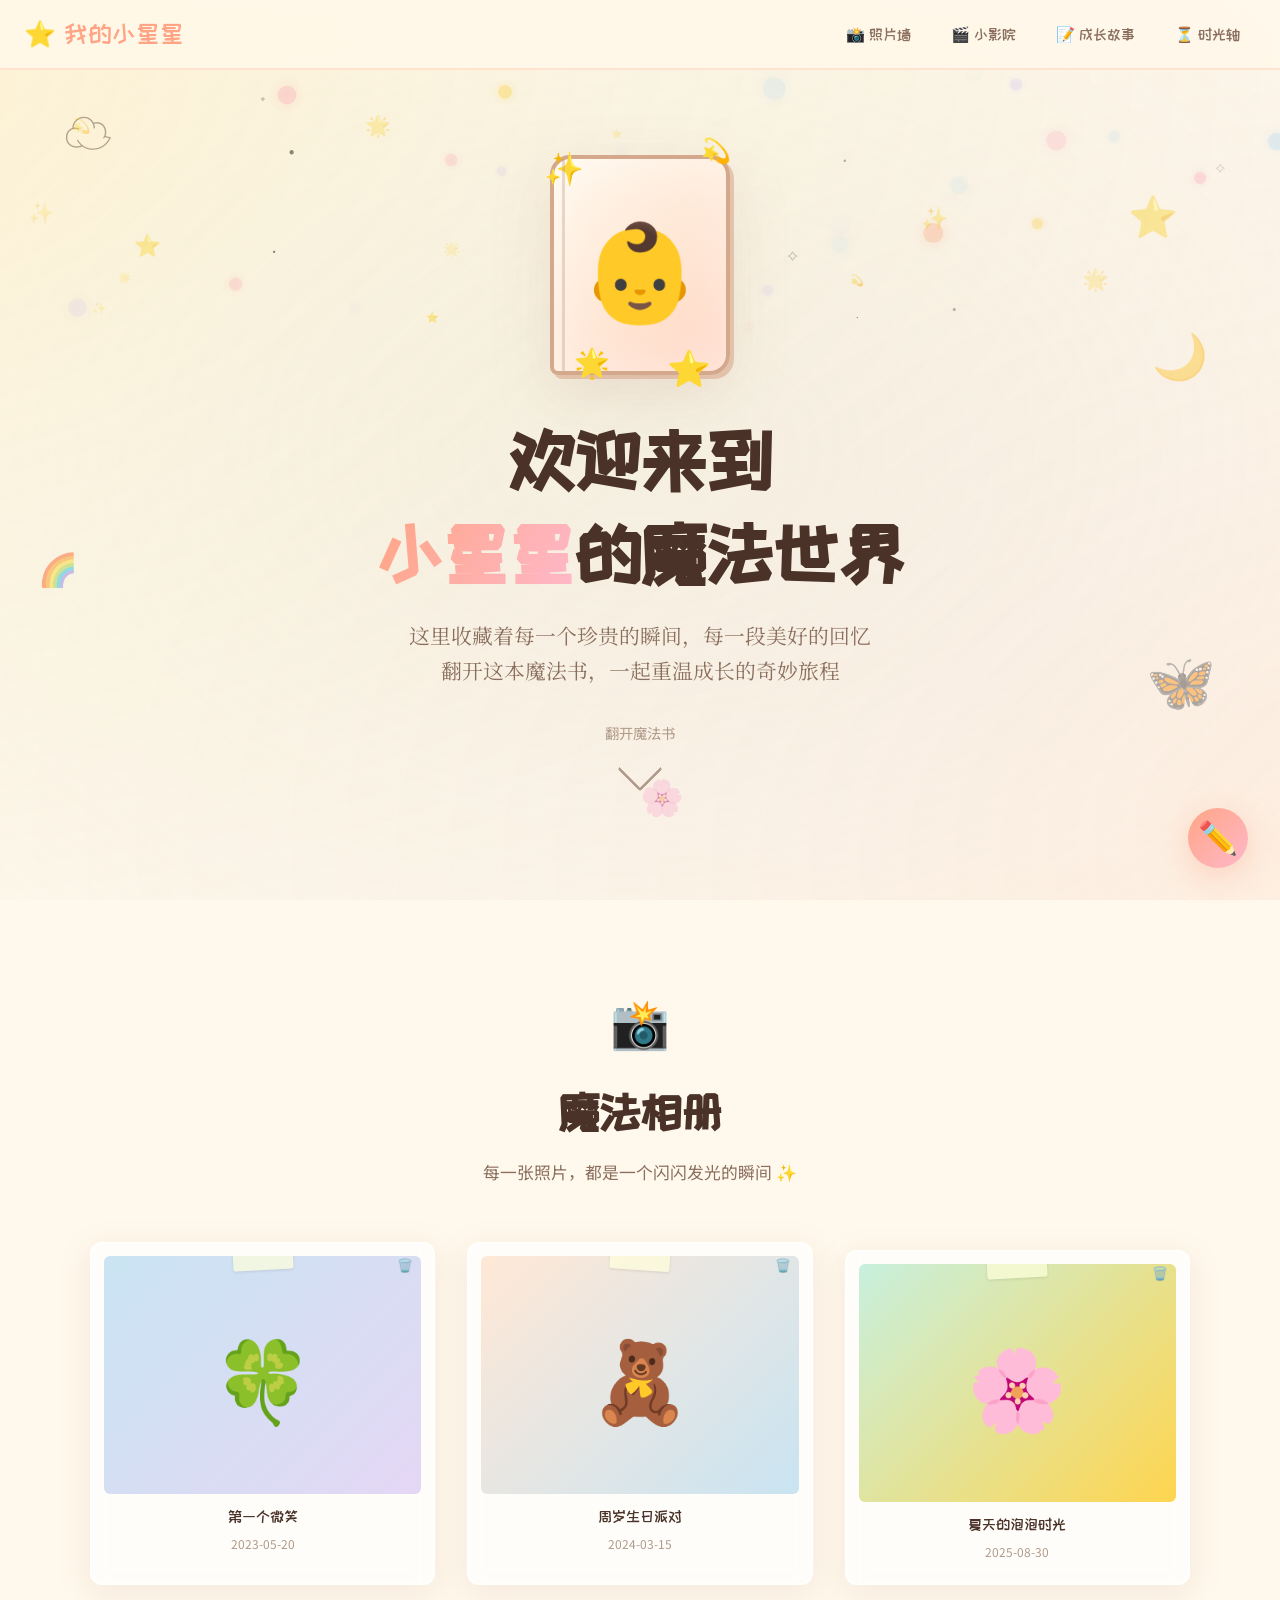
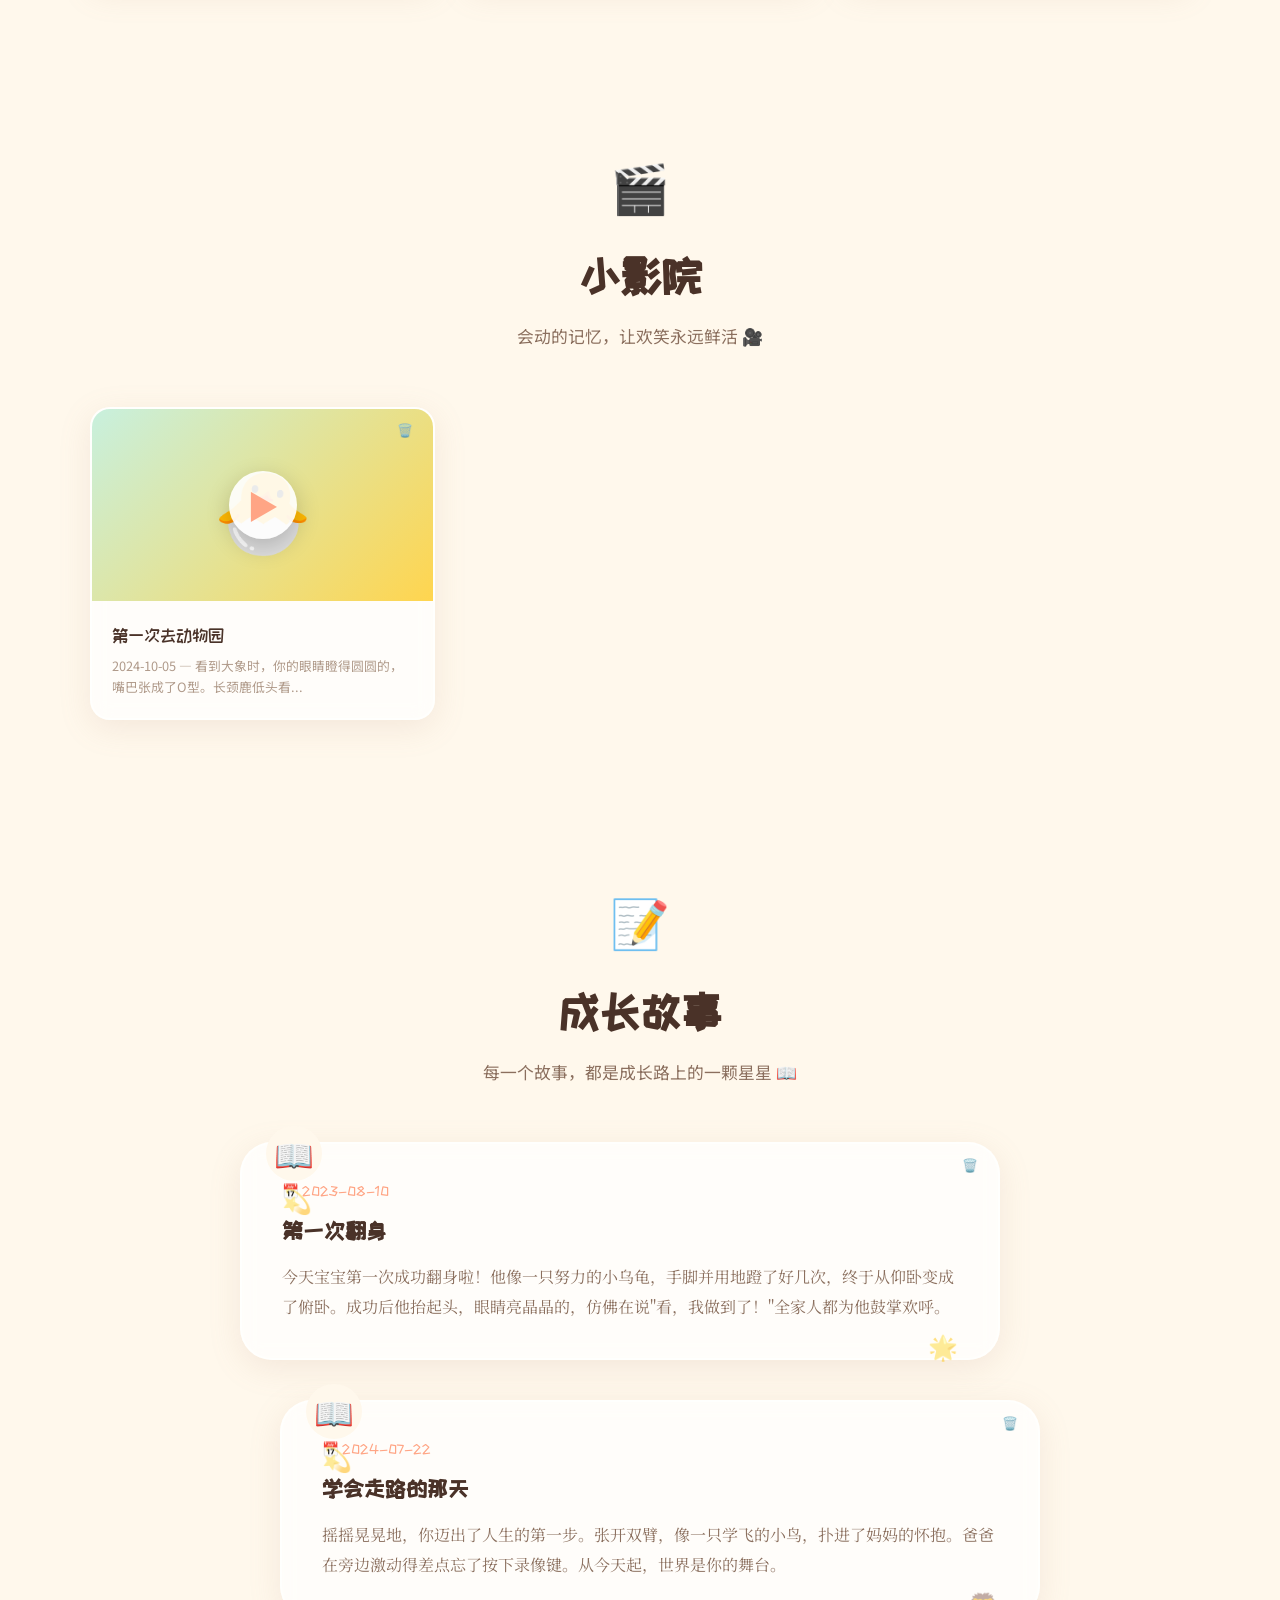
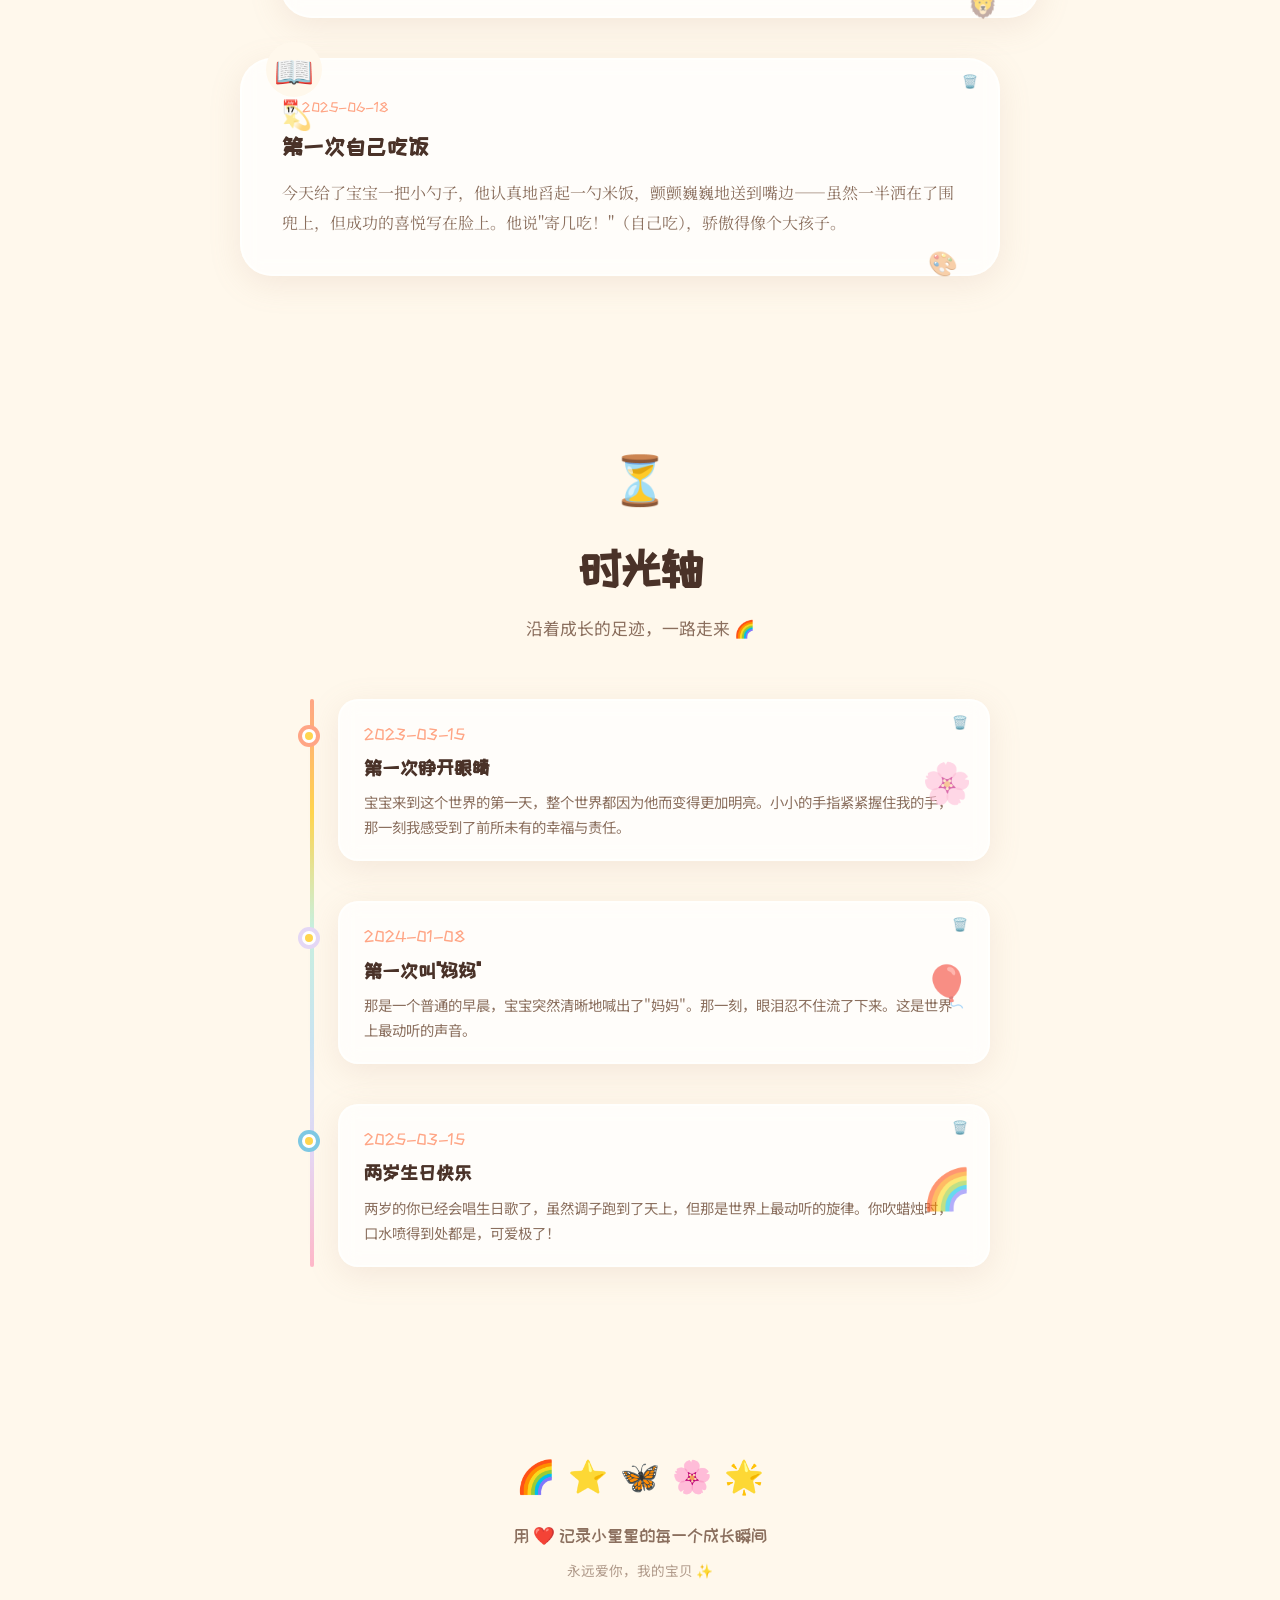
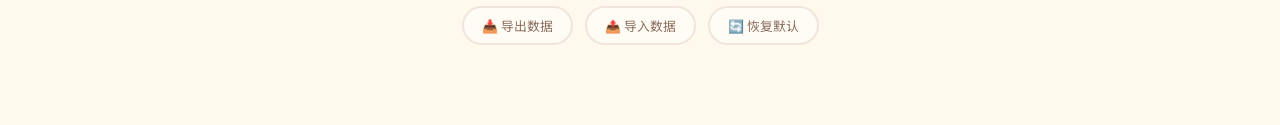
==== docs/index.html @ d120b5d0 "✨ Add magical child growth website with GitHub Pages support - Beautiful storybook-themed single-pag" ====
<!DOCTYPE html>
<html lang="zh-CN">
<head>
<meta charset="UTF-8">
<meta name="viewport" content="width=device-width, initial-scale=1.0">
<title>🌟 小星星的魔法世界</title>
<meta name="description" content="专属于小星星的成长魔法书，珍藏每一个闪闪发光的瞬间">
<link href="https://fonts.googleapis.com/css2?family=ZCOOL+KuaiLe&family=Noto+Serif+SC:wght@400;600;700&family=Noto+Sans+SC:wght@300;400;500;700&display=swap" rel="stylesheet">
<style>
/* ============================================
   🌈 CSS VARIABLES — 魔法调色盘
   ============================================ */
:root {
  --cream: #FFF8EC;
  --peach: #FFE8D6;
  --sky: #C9E4F2;
  --lavender: #E4D7F5;
  --mint: #C8F0DE;
  --coral: #FFA585;
  --golden: #FFD54F;
  --rose: #FFB8C9;
  --teal: #7EC8E3;
  --warm-brown: #C49A6C;
  --text: #4A3228;
  --text-light: #8B6F5E;
  --text-lighter: #B09A8A;
  --card-bg: rgba(255,255,255,0.75);
  --card-shadow: 0 8px 32px rgba(180,140,120,0.15);
  --radius-sm: 12px;
  --radius-md: 20px;
  --radius-lg: 32px;
  --font-display: 'ZCOOL KuaiLe', cursive;
  --font-body: 'Noto Sans SC', sans-serif;
  --font-story: 'Noto Serif SC', serif;
}

*,*::before,*::after{box-sizing:border-box;margin:0;padding:0}

html {
  scroll-behavior: smooth;
  font-size: 16px;
}

body {
  font-family: var(--font-body);
  color: var(--text);
  background: var(--cream);
  overflow-x: hidden;
  line-height: 1.7;
}

/* ============================================
   ✨ MAGICAL CANVAS BACKGROUND
   ============================================ */
#magic-canvas {
  position: fixed;
  top: 0; left: 0;
  width: 100%; height: 100%;
  pointer-events: none;
  z-index: 0;
}

/* ============================================
   🌙 FLOATING DECORATIONS
   ============================================ */
.floating-decor {
  position: fixed;
  pointer-events: none;
  z-index: 0;
  opacity: 0.5;
  animation: floatAround 20s ease-in-out infinite;
}
.floating-decor:nth-child(1) { top: 10%; left: 5%; font-size: 3rem; animation-delay: 0s; animation-duration: 22s; }
.floating-decor:nth-child(2) { top: 20%; right: 8%; font-size: 2.5rem; animation-delay: -5s; animation-duration: 18s; }
.floating-decor:nth-child(3) { top: 60%; left: 3%; font-size: 2rem; animation-delay: -10s; animation-duration: 25s; }
.floating-decor:nth-child(4) { top: 70%; right: 5%; font-size: 3.5rem; animation-delay: -15s; animation-duration: 20s; }
.floating-decor:nth-child(5) { top: 35%; left: 90%; font-size: 2.8rem; animation-delay: -7s; animation-duration: 23s; }
.floating-decor:nth-child(6) { top: 85%; left: 50%; font-size: 2.2rem; animation-delay: -12s; animation-duration: 21s; }

@keyframes floatAround {
  0%, 100% { transform: translate(0, 0) rotate(0deg) scale(1); }
  25% { transform: translate(30px, -40px) rotate(5deg) scale(1.1); }
  50% { transform: translate(-20px, -15px) rotate(-3deg) scale(0.95); }
  75% { transform: translate(-35px, 25px) rotate(4deg) scale(1.05); }
}

/* ============================================
   🧭 NAVIGATION — 魔法导航
   ============================================ */
.magic-nav {
  position: fixed;
  top: 0; left: 0; right: 0;
  z-index: 1000;
  padding: 12px 24px;
  background: rgba(255,248,236,0.85);
  backdrop-filter: blur(20px) saturate(1.5);
  -webkit-backdrop-filter: blur(20px) saturate(1.5);
  border-bottom: 2px solid rgba(255,180,150,0.3);
  transition: all 0.4s ease;
  display: flex;
  align-items: center;
  justify-content: space-between;
}
.magic-nav.scrolled {
  padding: 8px 24px;
  box-shadow: 0 4px 24px rgba(180,140,120,0.12);
  background: rgba(255,248,236,0.92);
}
.nav-brand {
  font-family: var(--font-display);
  font-size: 1.6rem;
  color: var(--coral);
  display: flex;
  align-items: center;
  gap: 8px;
  text-decoration: none;
  transition: transform 0.3s ease;
}
.nav-brand:hover { transform: scale(1.05); }
.nav-brand .star-icon {
  display: inline-block;
  animation: twinkle 1.5s ease-in-out infinite;
}
.nav-links {
  display: flex;
  gap: 8px;
  list-style: none;
  flex-wrap: wrap;
  justify-content: center;
}
.nav-links a {
  font-family: var(--font-display);
  font-size: 0.95rem;
  color: var(--text-light);
  text-decoration: none;
  padding: 8px 16px;
  border-radius: 999px;
  transition: all 0.3s ease;
  white-space: nowrap;
}
.nav-links a:hover,
.nav-links a.active {
  color: var(--coral);
  background: rgba(255,165,133,0.12);
}
.nav-links a::after {
  content: '';
  position: absolute;
  bottom: 2px; left: 50%;
  transform: translateX(-50%) scaleX(0);
  width: 20px; height: 3px;
  background: var(--golden);
  border-radius: 3px;
  transition: transform 0.3s ease;
}
.nav-links a:hover::after,
.nav-links a.active::after { transform: translateX(-50%) scaleX(1); }
.nav-toggle {
  display: none;
  background: none;
  border: none;
  font-size: 1.8rem;
  cursor: pointer;
  color: var(--coral);
  padding: 4px 8px;
}
@keyframes twinkle {
  0%, 100% { transform: scale(1); opacity: 1; }
  50% { transform: scale(1.3); opacity: 0.6; }
}

/* ============================================
   📖 HERO — 魔法书封面
   ============================================ */
.hero {
  min-height: 100vh;
  display: flex;
  flex-direction: column;
  align-items: center;
  justify-content: center;
  text-align: center;
  position: relative;
  z-index: 1;
  padding: 120px 24px 80px;
  overflow: hidden;
}
.hero::before {
  content: '';
  position: absolute;
  top: -50%; left: -50%;
  width: 200%; height: 200%;
  background:
    radial-gradient(ellipse at 20% 30%, rgba(255,213,79,0.15) 0%, transparent 50%),
    radial-gradient(ellipse at 80% 70%, rgba(255,165,133,0.12) 0%, transparent 50%),
    radial-gradient(ellipse at 50% 50%, rgba(201,228,242,0.2) 0%, transparent 60%);
  z-index: -1;
  animation: bgShift 15s ease-in-out infinite;
}
@keyframes bgShift {
  0%, 100% { transform: translate(0, 0); }
  33% { transform: translate(1%, -1%); }
  66% { transform: translate(-1%, 1%); }
}
.hero-book-frame {
  width: 180px; height: 220px;
  background: linear-gradient(135deg, #FFF8EC 0%, #FFE8D6 50%, #FFD4C0 100%);
  border-radius: var(--radius-md) var(--radius-md) var(--radius-md) 8px;
  box-shadow:
    0 20px 60px rgba(180,140,120,0.2),
    4px 4px 0 #E8C8B0,
    inset 0 0 60px rgba(255,255,255,0.5);
  display: flex;
  align-items: center;
  justify-content: center;
  font-size: 6rem;
  position: relative;
  margin: 0 auto 40px;
  animation: bookFloat 4s ease-in-out infinite;
  border: 4px solid #D4A88C;
}
.hero-book-frame::after {
  content: '';
  position: absolute;
  left: 8px; top: 0; bottom: 0;
  width: 3px;
  background: rgba(180,140,120,0.3);
  border-radius: 3px;
}
@keyframes bookFloat {
  0%, 100% { transform: translateY(0) rotate(-1deg); }
  50% { transform: translateY(-15px) rotate(1deg); }
}
.hero-star {
  position: absolute;
  animation: heroStarFloat 3s ease-in-out infinite;
}
.hero-star:nth-child(1) { top: -20px; left: -10px; font-size: 2rem; }
.hero-star:nth-child(2) { top: -30px; right: -5px; font-size: 1.5rem; animation-delay: 0.5s; }
.hero-star:nth-child(3) { bottom: -15px; left: 20px; font-size: 1.8rem; animation-delay: 1s; }
.hero-star:nth-child(4) { bottom: -25px; right: 15px; font-size: 2.2rem; animation-delay: 1.5s; }
@keyframes heroStarFloat {
  0%, 100% { transform: translateY(0) scale(1); opacity: 0.7; }
  50% { transform: translateY(-12px) scale(1.2); opacity: 1; }
}
.hero-title {
  font-family: var(--font-display);
  font-size: clamp(2.5rem, 6vw, 4.5rem);
  color: var(--text);
  line-height: 1.3;
  margin-bottom: 16px;
}
.hero-title .highlight {
  background: linear-gradient(120deg, var(--coral), var(--rose));
  -webkit-background-clip: text;
  -webkit-text-fill-color: transparent;
  background-clip: text;
}
.hero-subtitle {
  font-family: var(--font-story);
  font-size: clamp(1rem, 2.5vw, 1.3rem);
  color: var(--text-light);
  margin-bottom: 32px;
  max-width: 500px;
}
.hero-scroll {
  display: flex;
  flex-direction: column;
  align-items: center;
  gap: 8px;
  color: var(--text-lighter);
  font-size: 0.9rem;
  animation: bounceDown 2s ease-in-out infinite;
  cursor: pointer;
}
.hero-scroll-arrow {
  width: 32px; height: 32px;
  border-right: 3px solid var(--text-lighter);
  border-bottom: 3px solid var(--text-lighter);
  transform: rotate(45deg);
  border-radius: 3px;
}
@keyframes bounceDown {
  0%, 100% { transform: translateY(0); }
  50% { transform: translateY(12px); }
}

/* ============================================
   📸 SECTIONS
   ============================================ */
.section {
  position: relative;
  z-index: 1;
  padding: 80px 24px;
}
.section-header {
  text-align: center;
  margin-bottom: 56px;
}
.section-icon {
  font-size: 3rem;
  margin-bottom: 12px;
  display: block;
  animation: floatEmoji 3s ease-in-out infinite;
}
@keyframes floatEmoji {
  0%, 100% { transform: translateY(0); }
  50% { transform: translateY(-8px); }
}
.section-title {
  font-family: var(--font-display);
  font-size: clamp(2rem, 4vw, 2.8rem);
  color: var(--text);
  margin-bottom: 8px;
}
.section-desc {
  color: var(--text-light);
  font-size: 1.05rem;
}

/* Photo Wall */
.photo-wall {
  display: grid;
  grid-template-columns: repeat(auto-fill, minmax(260px, 1fr));
  gap: 32px;
  max-width: 1100px;
  margin: 0 auto;
}
.photo-card {
  background: var(--card-bg);
  border-radius: var(--radius-sm);
  padding: 12px 12px 20px;
  box-shadow: var(--card-shadow);
  backdrop-filter: blur(10px);
  -webkit-backdrop-filter: blur(10px);
  transform: rotate(var(--rot, 0deg));
  transition: all 0.4s cubic-bezier(0.175, 0.885, 0.32, 1.275);
  cursor: pointer;
  border: 2px solid rgba(255,255,255,0.6);
  position: relative;
}
.photo-card:nth-child(odd) { --rot: -2deg; }
.photo-card:nth-child(even) { --rot: 2.5deg; }
.photo-card:nth-child(3n) { --rot: -1.5deg; margin-top: 8px; }
.photo-card:hover {
  transform: rotate(0deg) scale(1.04) translateY(-8px);
  box-shadow: 0 20px 48px rgba(180,140,120,0.25);
  z-index: 10;
}
.photo-card-img {
  width: 100%;
  aspect-ratio: 4/3;
  object-fit: cover;
  border-radius: 6px;
  background: linear-gradient(135deg, var(--peach), var(--sky), var(--lavender));
  display: flex;
  align-items: center;
  justify-content: center;
  font-size: 4rem;
  position: relative;
  overflow: hidden;
}
.photo-card-img img {
  width: 100%; height: 100%;
  object-fit: cover;
}
.photo-card-tape {
  position: absolute;
  top: -10px;
  left: 50%;
  transform: translateX(-50%) rotate(var(--tape-rot, -3deg));
  width: 60px; height: 24px;
  background: rgba(255,255,220,0.7);
  border-radius: 2px;
  box-shadow: 0 1px 3px rgba(0,0,0,0.1);
  z-index: 2;
}
.photo-card:nth-child(even) .photo-card-tape { --tape-rot: 4deg; }
.photo-card-caption {
  margin-top: 10px;
  font-family: var(--font-display);
  font-size: 0.95rem;
  color: var(--text);
  text-align: center;
}
.photo-card-date {
  font-size: 0.75rem;
  color: var(--text-lighter);
  text-align: center;
  margin-top: 4px;
}

/* Video Grid */
.video-grid {
  display: grid;
  grid-template-columns: repeat(auto-fill, minmax(320px, 1fr));
  gap: 32px;
  max-width: 1100px;
  margin: 0 auto;
}
.video-card {
  background: var(--card-bg);
  border-radius: var(--radius-md);
  overflow: hidden;
  box-shadow: var(--card-shadow);
  backdrop-filter: blur(10px);
  -webkit-backdrop-filter: blur(10px);
  border: 2px solid rgba(255,255,255,0.6);
  transition: all 0.4s cubic-bezier(0.175, 0.885, 0.32, 1.275);
  position: relative;
}
.video-card:hover {
  transform: translateY(-10px);
  box-shadow: 0 24px 56px rgba(180,140,120,0.25);
}
.video-thumb {
  width: 100%;
  aspect-ratio: 16/9;
  background: linear-gradient(135deg, #2a2a3a, #1a1a2e);
  display: flex;
  align-items: center;
  justify-content: center;
  position: relative;
  overflow: hidden;
  cursor: pointer;
}
.video-thumb video {
  width: 100%; height: 100%;
  object-fit: cover;
}
.video-play-btn {
  width: 68px; height: 68px;
  background: rgba(255,255,255,0.9);
  border-radius: 50%;
  display: flex;
  align-items: center;
  justify-content: center;
  font-size: 2rem;
  color: var(--coral);
  transition: all 0.3s ease;
  position: absolute;
  z-index: 2;
  box-shadow: 0 8px 24px rgba(0,0,0,0.2);
}
.video-card:hover .video-play-btn {
  transform: scale(1.15);
  background: var(--coral);
  color: white;
}
.video-info {
  padding: 20px;
}
.video-title {
  font-family: var(--font-display);
  font-size: 1.1rem;
  color: var(--text);
  margin-bottom: 4px;
}
.video-date {
  font-size: 0.8rem;
  color: var(--text-lighter);
}

/* Stories */
.stories-container {
  max-width: 800px;
  margin: 0 auto;
  display: flex;
  flex-direction: column;
  gap: 40px;
}
.story-card {
  background: var(--card-bg);
  border-radius: var(--radius-lg);
  padding: 36px 40px;
  box-shadow: var(--card-shadow);
  backdrop-filter: blur(10px);
  -webkit-backdrop-filter: blur(10px);
  border: 2px solid rgba(255,255,255,0.6);
  position: relative;
  transition: all 0.4s ease;
}
.story-card:hover {
  transform: translateX(6px);
  box-shadow: 0 16px 48px rgba(180,140,120,0.2);
}
.story-card::before {
  content: '📖';
  position: absolute;
  top: -18px; left: 24px;
  font-size: 2rem;
  background: var(--cream);
  padding: 0 8px;
  border-radius: 50%;
}
.story-card:nth-child(even) { margin-left: 40px; }
.story-card:nth-child(odd) { margin-right: 40px; }
.story-date {
  font-family: var(--font-display);
  font-size: 0.85rem;
  color: var(--coral);
  margin-bottom: 8px;
  display: flex;
  align-items: center;
  gap: 6px;
}
.story-title {
  font-family: var(--font-display);
  font-size: 1.4rem;
  color: var(--text);
  margin-bottom: 12px;
}
.story-body {
  font-family: var(--font-story);
  font-size: 1rem;
  color: var(--text-light);
  line-height: 1.9;
}
.story-deco {
  position: absolute;
  font-size: 1.5rem;
  opacity: 0.5;
  pointer-events: none;
}
.story-deco:nth-child(1) { top: -10px; right: 20px; animation: floatEmoji 4s ease-in-out infinite; }
.story-deco:nth-child(2) { bottom: -8px; right: 40px; animation: floatEmoji 3.5s ease-in-out 1s infinite; }

/* Timeline */
.timeline {
  max-width: 700px;
  margin: 0 auto;
  position: relative;
  padding-left: 48px;
}
.timeline::before {
  content: '';
  position: absolute;
  left: 20px; top: 0; bottom: 0;
  width: 4px;
  background: linear-gradient(to bottom,
    var(--coral), var(--golden), var(--mint), var(--sky), var(--lavender), var(--rose));
  border-radius: 4px;
}
.timeline-item {
  position: relative;
  margin-bottom: 40px;
  padding: 20px 24px;
  background: var(--card-bg);
  border-radius: var(--radius-md);
  box-shadow: var(--card-shadow);
  backdrop-filter: blur(10px);
  -webkit-backdrop-filter: blur(10px);
  border: 2px solid rgba(255,255,255,0.6);
  transition: all 0.4s ease;
}
.timeline-item:hover {
  transform: translateX(8px);
  box-shadow: 0 16px 40px rgba(180,140,120,0.2);
}
.timeline-item::before {
  content: '';
  position: absolute;
  left: -38px; top: 28px;
  width: 14px; height: 14px;
  background: var(--golden);
  border-radius: 50%;
  border: 3px solid white;
  box-shadow: 0 0 0 4px var(--coral);
}
.timeline-item:nth-child(3n)::before { box-shadow: 0 0 0 4px var(--teal); }
.timeline-item:nth-child(3n+2)::before { box-shadow: 0 0 0 4px var(--lavender); }
.timeline-date {
  font-family: var(--font-display);
  font-size: 1rem;
  color: var(--coral);
  margin-bottom: 4px;
}
.timeline-title {
  font-family: var(--font-display);
  font-size: 1.2rem;
  color: var(--text);
  margin-bottom: 6px;
}
.timeline-desc {
  font-size: 0.9rem;
  color: var(--text-light);
}
.timeline-emoji {
  position: absolute;
  right: 16px; top: 50%;
  transform: translateY(-50%);
  font-size: 2.5rem;
  opacity: 0.6;
  pointer-events: none;
}

/* ============================================
   ➕ ADD MEMORY BUTTON
   ============================================ */
.add-memory-btn {
  position: fixed;
  bottom: 32px; right: 32px;
  width: 60px; height: 60px;
  background: linear-gradient(135deg, var(--coral), var(--rose));
  color: white;
  border: none;
  border-radius: 50%;
  font-size: 2rem;
  cursor: pointer;
  z-index: 999;
  box-shadow: 0 8px 32px rgba(255,165,133,0.4);
  transition: all 0.3s cubic-bezier(0.175, 0.885, 0.32, 1.275);
  display: flex;
  align-items: center;
  justify-content: center;
}
.add-memory-btn:hover {
  transform: scale(1.12) rotate(90deg);
  box-shadow: 0 12px 40px rgba(255,165,133,0.55);
}

/* ============================================
   📋 MODAL
   ============================================ */
.modal-overlay {
  position: fixed;
  top: 0; left: 0; right: 0; bottom: 0;
  background: rgba(0,0,0,0.4);
  backdrop-filter: blur(8px);
  -webkit-backdrop-filter: blur(8px);
  z-index: 2000;
  display: flex;
  align-items: center;
  justify-content: center;
  padding: 24px;
  opacity: 0;
  pointer-events: none;
  transition: opacity 0.3s ease;
}
.modal-overlay.active {
  opacity: 1;
  pointer-events: all;
}
.modal {
  background: var(--cream);
  border-radius: var(--radius-lg);
  padding: 40px 36px;
  max-width: 500px;
  width: 100%;
  max-height: 85vh;
  overflow-y: auto;
  box-shadow: 0 32px 80px rgba(0,0,0,0.2);
  position: relative;
  border: 3px solid rgba(255,180,150,0.4);
  transform: translateY(20px);
  transition: transform 0.4s cubic-bezier(0.175, 0.885, 0.32, 1.275);
}
.modal-overlay.active .modal { transform: translateY(0); }
.modal-close {
  position: absolute;
  top: 16px; right: 16px;
  width: 40px; height: 40px;
  border-radius: 50%;
  border: none;
  background: rgba(0,0,0,0.06);
  font-size: 1.4rem;
  cursor: pointer;
  transition: all 0.3s ease;
  display: flex;
  align-items: center;
  justify-content: center;
}
.modal-close:hover {
  background: rgba(0,0,0,0.12);
  transform: rotate(90deg);
}
.modal-title {
  font-family: var(--font-display);
  font-size: 1.6rem;
  color: var(--text);
  margin-bottom: 24px;
  text-align: center;
}
.form-group { margin-bottom: 20px; }
.form-label {
  display: block;
  font-family: var(--font-display);
  font-size: 0.95rem;
  color: var(--text);
  margin-bottom: 8px;
}
.form-input, .form-textarea, .form-select {
  width: 100%;
  padding: 12px 16px;
  border: 2px solid rgba(180,140,120,0.2);
  border-radius: var(--radius-sm);
  font-family: var(--font-body);
  font-size: 0.95rem;
  color: var(--text);
  background: rgba(255,255,255,0.7);
  transition: all 0.3s ease;
  resize: vertical;
}
.form-input:focus, .form-textarea:focus, .form-select:focus {
  outline: none;
  border-color: var(--coral);
  box-shadow: 0 0 0 4px rgba(255,165,133,0.12);
}
.form-textarea { min-height: 100px; }
.form-file {
  display: block;
  width: 100%;
  padding: 32px 16px;
  border: 3px dashed rgba(180,140,120,0.25);
  border-radius: var(--radius-md);
  text-align: center;
  cursor: pointer;
  transition: all 0.3s ease;
  color: var(--text-lighter);
  font-size: 0.9rem;
}
.form-file:hover {
  border-color: var(--coral);
  background: rgba(255,165,133,0.05);
}
.form-file input[type="file"] { display: none; }
.form-file-preview {
  margin-top: 12px;
  display: flex;
  flex-wrap: wrap;
  gap: 8px;
}
.form-file-preview img, .form-file-preview video {
  width: 80px; height: 60px;
  object-fit: cover;
  border-radius: 6px;
  border: 2px solid rgba(255,255,255,0.6);
}
.btn {
  display: inline-flex;
  align-items: center;
  gap: 8px;
  padding: 12px 28px;
  border: none;
  border-radius: 999px;
  font-family: var(--font-display);
  font-size: 1rem;
  cursor: pointer;
  transition: all 0.3s cubic-bezier(0.175, 0.885, 0.32, 1.275);
}
.btn-primary {
  background: linear-gradient(135deg, var(--coral), var(--rose));
  color: white;
  box-shadow: 0 4px 20px rgba(255,165,133,0.35);
  width: 100%;
  justify-content: center;
}
.btn-primary:hover {
  transform: translateY(-2px);
  box-shadow: 0 8px 28px rgba(255,165,133,0.5);
}
.btn-danger {
  background: transparent;
  color: #e88;
  padding: 6px 12px;
  font-size: 0.8rem;
  position: absolute;
  top: 8px; right: 8px;
  z-index: 5;
  border-radius: 999px;
  border: none;
  cursor: pointer;
}
.btn-danger:hover { background: rgba(255,100,100,0.1); }

/* ============================================
   🖼️ LIGHTBOX
   ============================================ */
.lightbox {
  position: fixed;
  top: 0; left: 0; right: 0; bottom: 0;
  background: rgba(0,0,0,0.85);
  z-index: 3000;
  display: flex;
  align-items: center;
  justify-content: center;
  opacity: 0;
  pointer-events: none;
  transition: opacity 0.3s ease;
  cursor: pointer;
}
.lightbox.active { opacity: 1; pointer-events: all; }
.lightbox-content {
  max-width: 90vw;
  max-height: 85vh;
  object-fit: contain;
  border-radius: var(--radius-md);
  box-shadow: 0 32px 80px rgba(0,0,0,0.4);
  transform: scale(0.9);
  transition: transform 0.4s cubic-bezier(0.175, 0.885, 0.32, 1.275);
}
.lightbox.active .lightbox-content { transform: scale(1); }
.lightbox-close {
  position: absolute;
  top: 24px; right: 24px;
  width: 48px; height: 48px;
  border-radius: 50%;
  border: 2px solid rgba(255,255,255,0.3);
  background: rgba(0,0,0,0.4);
  color: white;
  font-size: 1.5rem;
  cursor: pointer;
  display: flex;
  align-items: center;
  justify-content: center;
  transition: all 0.3s ease;
}
.lightbox-close:hover {
  background: rgba(255,255,255,0.2);
  transform: rotate(90deg);
}

/* ============================================
   🎪 FOOTER & ADMIN TOOLS
   ============================================ */
.footer {
  text-align: center;
  padding: 60px 24px 80px;
  position: relative;
  z-index: 1;
}
.footer-clouds {
  display: flex;
  justify-content: center;
  gap: 12px;
  margin-bottom: 20px;
  font-size: 2rem;
  animation: floatEmoji 4s ease-in-out infinite;
}
.footer-text {
  font-family: var(--font-display);
  font-size: 1.1rem;
  color: var(--text-light);
  margin-bottom: 8px;
}
.footer-sub {
  font-size: 0.85rem;
  color: var(--text-lighter);
}
.admin-tools {
  margin-top: 24px;
  display: flex;
  justify-content: center;
  gap: 12px;
  flex-wrap: wrap;
}
.btn-admin {
  font-family: var(--font-body);
  font-size: 0.8rem;
  padding: 8px 18px;
  border-radius: 999px;
  border: 2px solid rgba(180,140,120,0.2);
  background: rgba(255,255,255,0.5);
  color: var(--text-light);
  cursor: pointer;
  transition: all 0.3s ease;
}
.btn-admin:hover {
  border-color: var(--coral);
  color: var(--coral);
  background: rgba(255,165,133,0.08);
}

/* Empty State */
.empty-state {
  text-align: center;
  padding: 60px 24px;
  color: var(--text-lighter);
  grid-column: 1 / -1;
}
.empty-state-emoji { font-size: 4rem; display: block; margin-bottom: 16px; }
.empty-state-text {
  font-family: var(--font-display);
  font-size: 1.2rem;
  margin-bottom: 8px;
}

/* Scroll Reveal */
.reveal {
  opacity: 0;
  transform: translateY(30px);
  transition: opacity 0.8s ease, transform 0.8s ease;
}
.reveal.visible { opacity: 1; transform: translateY(0); }
.reveal-delay-1 { transition-delay: 0.1s; }
.reveal-delay-2 { transition-delay: 0.2s; }
.reveal-delay-3 { transition-delay: 0.3s; }
.reveal-delay-4 { transition-delay: 0.4s; }

/* Sparkle */
.video-sparkle {
  position: fixed;
  pointer-events: none;
  z-index: 9999;
  animation: sparklePoof 0.8s ease-out forwards;
}
@keyframes sparklePoof {
  0% { transform: translate(0,0) scale(1); opacity: 1; }
  100% { transform: translate(var(--sx), var(--sy)) scale(0); opacity: 0; }
}

/* ============================================
   📱 RESPONSIVE
   ============================================ */
@media (max-width: 768px) {
  .nav-links {
    position: fixed;
    top: 0; right: -100%;
    width: 260px; height: 100vh;
    flex-direction: column;
    background: rgba(255,248,236,0.97);
    backdrop-filter: blur(20px);
    -webkit-backdrop-filter: blur(20px);
    padding: 80px 24px 24px;
    gap: 4px;
    transition: right 0.4s ease;
    box-shadow: -4px 0 24px rgba(0,0,0,0.1);
  }
  .nav-links.active { right: 0; }
  .nav-links a { font-size: 1.1rem; padding: 12px 16px; display: block; }
  .nav-toggle { display: block; z-index: 1001; }
  .photo-wall { grid-template-columns: repeat(auto-fill, minmax(200px, 1fr)); gap: 20px; }
  .video-grid { grid-template-columns: 1fr; }
  .story-card:nth-child(even), .story-card:nth-child(odd) { margin-left: 0; margin-right: 0; }
  .timeline { padding-left: 36px; }
  .modal { padding: 28px 20px; }
  .add-memory-btn { bottom: 20px; right: 20px; width: 52px; height: 52px; }
}

@media (max-width: 480px) {
  .hero-title { font-size: 2rem; }
  .photo-wall { grid-template-columns: 1fr; }
  .section { padding: 56px 16px; }
}
</style>
</head>
<body>

<!-- 🌙 Floating Decorations -->
<div class="floating-decor" aria-hidden="true">☁️</div>
<div class="floating-decor" aria-hidden="true">⭐</div>
<div class="floating-decor" aria-hidden="true">🌈</div>
<div class="floating-decor" aria-hidden="true">🦋</div>
<div class="floating-decor" aria-hidden="true">🌙</div>
<div class="floating-decor" aria-hidden="true">🌸</div>

<!-- ✨ Magic Particle Canvas -->
<canvas id="magic-canvas"></canvas>

<!-- 🧭 Navigation -->
<nav class="magic-nav" id="navbar">
  <a href="#hero" class="nav-brand">
    <span class="star-icon">⭐</span> 我的小星星
  </a>
  <button class="nav-toggle" id="navToggle" aria-label="菜单">📖</button>
  <ul class="nav-links" id="navLinks">
    <li><a href="#photos" data-section="photos">📸 照片墙</a></li>
    <li><a href="#videos" data-section="videos">🎬 小影院</a></li>
    <li><a href="#stories" data-section="stories">📝 成长故事</a></li>
    <li><a href="#timeline" data-section="timeline">⏳ 时光轴</a></li>
  </ul>
</nav>

<!-- 📖 Hero -->
<section class="hero" id="hero">
  <div class="hero-book-frame">
    👶
    <span class="hero-star">✨</span>
    <span class="hero-star">💫</span>
    <span class="hero-star">🌟</span>
    <span class="hero-star">⭐</span>
  </div>
  <h1 class="hero-title">
    欢迎来到<br><span class="highlight">小星星</span>的魔法世界
  </h1>
  <p class="hero-subtitle">
    这里收藏着每一个珍贵的瞬间，每一段美好的回忆<br>
    翻开这本魔法书，一起重温成长的奇妙旅程
  </p>
  <div class="hero-scroll" onclick="document.getElementById('photos').scrollIntoView({behavior:'smooth'})">
    <span>翻开魔法书</span>
    <div class="hero-scroll-arrow"></div>
  </div>
</section>

<!-- 📸 Photo Gallery -->
<section class="section" id="photos">
  <div class="section-header reveal">
    <span class="section-icon">📸</span>
    <h2 class="section-title">魔法相册</h2>
    <p class="section-desc">每一张照片，都是一个闪闪发光的瞬间 ✨</p>
  </div>
  <div class="photo-wall" id="photoWall"></div>
</section>

<!-- 🎬 Video Collection -->
<section class="section" id="videos">
  <div class="section-header reveal">
    <span class="section-icon">🎬</span>
    <h2 class="section-title">小影院</h2>
    <p class="section-desc">会动的记忆，让欢笑永远鲜活 🎥</p>
  </div>
  <div class="video-grid" id="videoGrid"></div>
</section>

<!-- 📝 Stories -->
<section class="section" id="stories">
  <div class="section-header reveal">
    <span class="section-icon">📝</span>
    <h2 class="section-title">成长故事</h2>
    <p class="section-desc">每一个故事，都是成长路上的一颗星星 📖</p>
  </div>
  <div class="stories-container" id="storiesContainer"></div>
</section>

<!-- ⏳ Timeline -->
<section class="section" id="timeline">
  <div class="section-header reveal">
    <span class="section-icon">⏳</span>
    <h2 class="section-title">时光轴</h2>
    <p class="section-desc">沿着成长的足迹，一路走来 🌈</p>
  </div>
  <div class="timeline" id="timelineContainer"></div>
</section>

<!-- 🎪 Footer -->
<footer class="footer">
  <div class="footer-clouds">
    <span>🌈</span><span>⭐</span><span>🦋</span><span>🌸</span><span>🌟</span>
  </div>
  <p class="footer-text">用 ❤️ 记录小星星的每一个成长瞬间</p>
  <p class="footer-sub">永远爱你，我的宝贝 ✨</p>
  <div class="admin-tools">
    <button class="btn-admin" id="exportBtn" title="导出所有记忆数据为文件">📥 导出数据</button>
    <button class="btn-admin" id="importBtn" title="从文件导入记忆数据">📤 导入数据</button>
    <input type="file" id="importFile" accept=".json" style="display:none">
    <button class="btn-admin" id="resetBtn" title="恢复默认示例数据">🔄 恢复默认</button>
  </div>
</footer>

<!-- ➕ Add Memory Button -->
<button class="add-memory-btn" id="addMemoryBtn" title="添加新的回忆" aria-label="添加新的回忆">✏️</button>

<!-- 📋 Add Memory Modal -->
<div class="modal-overlay" id="modalOverlay">
  <div class="modal" id="modal">
    <button class="modal-close" id="modalClose" aria-label="关闭">✕</button>
    <h3 class="modal-title">✨ 添加新的魔法记忆</h3>
    <form id="memoryForm">
      <div class="form-group">
        <label class="form-label" for="memType">记忆类型</label>
        <select class="form-select" id="memType" required>
          <option value="photo">📸 照片</option>
          <option value="video">🎬 视频</option>
          <option value="story">📝 故事</option>
          <option value="milestone">⏳ 里程碑</option>
        </select>
      </div>
      <div class="form-group">
        <label class="form-label" for="memTitle">标题</label>
        <input class="form-input" type="text" id="memTitle" placeholder="给这个记忆起个名字..." required>
      </div>
      <div class="form-group">
        <label class="form-label" for="memDate">日期</label>
        <input class="form-input" type="date" id="memDate" required>
      </div>
      <div class="form-group" id="fileGroup">
        <label class="form-label">上传文件</label>
        <label class="form-file" id="fileLabel">
          <span id="fileLabelText">📁 点击选择照片或视频文件</span>
          <input type="file" id="memFile" accept="image/*,video/*">
        </label>
        <div class="form-file-preview" id="filePreview"></div>
      </div>
      <div class="form-group" id="descGroup">
        <label class="form-label" for="memDesc">描述 / 故事内容</label>
        <textarea class="form-textarea" id="memDesc" placeholder="写下这个瞬间的故事..." rows="4"></textarea>
      </div>
      <button type="submit" class="btn btn-primary">🌟 保存魔法记忆</button>
    </form>
  </div>
</div>

<!-- 🖼️ Lightbox -->
<div class="lightbox" id="lightbox">
  <button class="lightbox-close" id="lightboxClose" aria-label="关闭">✕</button>
  <img class="lightbox-content" id="lightboxImg" alt="" src="">
</div>

<script>
/* ============================================
   🌟 DATA STORE
   ============================================ */
const STORAGE_KEY = 'myLittleStar_memories_v2';

function getDefaultMemories() {
  return [
    { id:'m1', type:'milestone', title:'第一次睁开眼睛', date:'2023-03-15', desc:'宝宝来到这个世界的第一天，整个世界都因为他而变得更加明亮。小小的手指紧紧握住我的手，那一刻我感受到了前所未有的幸福与责任。' },
    { id:'m2', type:'photo', title:'第一个微笑', date:'2023-05-20', desc:'你对着妈妈露出了第一个甜甜的微笑，像春日里的第一缕阳光，融化了一切的疲惫。', fileData:null },
    { id:'m3', type:'story', title:'第一次翻身', date:'2023-08-10', desc:'今天宝宝第一次成功翻身啦！他像一只努力的小乌龟，手脚并用地蹬了好几次，终于从仰卧变成了俯卧。成功后他抬起头，眼睛亮晶晶的，仿佛在说"看，我做到了！"全家人都为他鼓掌欢呼。' },
    { id:'m4', type:'milestone', title:'第一次叫"妈妈"', date:'2024-01-08', desc:'那是一个普通的早晨，宝宝突然清晰地喊出了"妈妈"。那一刻，眼泪忍不住流了下来。这是世界上最动听的声音。' },
    { id:'m5', type:'photo', title:'周岁生日派对', date:'2024-03-15', desc:'一岁啦！蛋糕、气球、还有好多爱他的人围在一起。宝宝用小手抓了一把奶油，涂得满脸都是，逗得所有人哈哈大笑。', fileData:null },
    { id:'m6', type:'story', title:'学会走路的那天', date:'2024-07-22', desc:'摇摇晃晃地，你迈出了人生的第一步。张开双臂，像一只学飞的小鸟，扑进了妈妈的怀抱。爸爸在旁边激动得差点忘了按下录像键。从今天起，世界是你的舞台。' },
    { id:'m7', type:'video', title:'第一次去动物园', date:'2024-10-05', desc:'看到大象时，你的眼睛瞪得圆圆的，嘴巴张成了O型。长颈鹿低头看你的时候，你又兴奋又有点害怕，紧紧抱住了爸爸的脖子。', fileData:null },
    { id:'m8', type:'milestone', title:'两岁生日快乐', date:'2025-03-15', desc:'两岁的你已经会唱生日歌了，虽然调子跑到了天上，但那是世界上最动听的旋律。你吹蜡烛时，口水喷得到处都是，可爱极了！' },
    { id:'m9', type:'story', title:'第一次自己吃饭', date:'2025-06-18', desc:'今天给了宝宝一把小勺子，他认真地舀起一勺米饭，颤颤巍巍地送到嘴边——虽然一半洒在了围兜上，但成功的喜悦写在脸上。他说"寄几吃！"（自己吃），骄傲得像个大孩子。' },
    { id:'m10', type:'photo', title:'夏天的泡泡时光', date:'2025-08-30', desc:'阳光下的泡泡五彩斑斓，你追着泡泡跑来跑去，笑声像银铃一样清脆。这一刻，我看到了世界上最纯粹的快乐。', fileData:null },
  ];
}

function loadMemories() {
  try {
    const raw = localStorage.getItem(STORAGE_KEY);
    if (raw) {
      const parsed = JSON.parse(raw);
      if (Array.isArray(parsed) && parsed.length > 0) return parsed;
    }
  } catch(e) {}
  return getDefaultMemories();
}

function saveMemories(memories) {
  localStorage.setItem(STORAGE_KEY, JSON.stringify(memories));
}

let memories = loadMemories();

/* ============================================
   🎨 RENDER FUNCTIONS
   ============================================ */
function getPlaceholderBg(mem) {
  const palettes = [
    'linear-gradient(135deg, #FFE8D6, #C9E4F2)',
    'linear-gradient(135deg, #E4D7F5, #FFB8C9)',
    'linear-gradient(135deg, #C8F0DE, #FFD54F)',
    'linear-gradient(135deg, #C9E4F2, #E4D7F5)',
    'linear-gradient(135deg, #FFB8C9, #FFE8D6)',
    'linear-gradient(135deg, #FFD54F, #C8F0DE)',
  ];
  const hash = mem.id.split('').reduce((a,c)=>a+c.charCodeAt(0),0);
  return palettes[hash % palettes.length];
}

function getPlaceholderEmoji(mem) {
  const emojis = ['🌟','🎈','🧸','🦁','🐣','🌈','🎨','🚀','🌻','🍭','🦄','🎪','🐼','🎵','🌸','🍀'];
  const hash = mem.id.split('').reduce((a,c)=>a+c.charCodeAt(0),0);
  return emojis[hash % emojis.length];
}

function renderPhotos() {
  const wall = document.getElementById('photoWall');
  const photos = memories.filter(m => m.type === 'photo');
  if (!photos.length) {
    wall.innerHTML = `<div class="empty-state"><span class="empty-state-emoji">📸</span><p class="empty-state-text">还没有照片呢</p><p>点击右下角的 ✏️ 按钮添加第一张照片吧～</p></div>`;
    return;
  }
  wall.innerHTML = photos.map((p,i) => `
    <div class="photo-card reveal reveal-delay-${(i%4)+1}" data-id="${p.id}">
      <button class="btn-danger delete-memory-btn" data-id="${p.id}" title="删除">🗑️</button>
      <div class="photo-card-img" onclick="openLightbox('${p.id}')">
        <span class="photo-card-tape" aria-hidden="true"></span>
        ${p.fileData
          ? `<img src="${p.fileData}" alt="${p.title}" loading="lazy">`
          : `<span style="background:${getPlaceholderBg(p)};width:100%;height:100%;display:flex;align-items:center;justify-content:center;font-size:5rem;">${getPlaceholderEmoji(p)}</span>`
        }
      </div>
      <p class="photo-card-caption">${p.title}</p>
      <p class="photo-card-date">${p.date}</p>
    </div>
  `).join('');
}

function renderVideos() {
  const grid = document.getElementById('videoGrid');
  const videos = memories.filter(m => m.type === 'video');
  if (!videos.length) {
    grid.innerHTML = `<div class="empty-state"><span class="empty-state-emoji">🎬</span><p class="empty-state-text">还没有视频呢</p><p>点击右下角的 ✏️ 按钮添加第一个视频吧～</p></div>`;
    return;
  }
  grid.innerHTML = videos.map((v,i) => `
    <div class="video-card reveal reveal-delay-${(i%4)+1}" data-id="${v.id}">
      <button class="btn-danger delete-memory-btn" data-id="${v.id}" title="删除">🗑️</button>
      <div class="video-thumb" onclick="playVideo('${v.id}')">
        ${v.fileData
          ? `<video src="${v.fileData}" muted preload="metadata"></video>`
          : `<span style="background:${getPlaceholderBg(v)};width:100%;height:100%;display:flex;align-items:center;justify-content:center;font-size:5rem;">${getPlaceholderEmoji(v)}</span>`
        }
        <div class="video-play-btn">▶</div>
      </div>
      <div class="video-info">
        <p class="video-title">${v.title}</p>
        <p class="video-date">${v.date} ${v.desc ? '— '+v.desc.slice(0,30)+'...' : ''}</p>
      </div>
    </div>
  `).join('');
}

function renderStories() {
  const container = document.getElementById('storiesContainer');
  const stories = memories.filter(m => m.type === 'story');
  if (!stories.length) {
    container.innerHTML = `<div class="empty-state"><span class="empty-state-emoji">📝</span><p class="empty-state-text">还没有故事呢</p><p>点击右下角的 ✏️ 按钮写下第一个故事吧～</p></div>`;
    return;
  }
  container.innerHTML = stories.map((s,i) => `
    <div class="story-card reveal reveal-delay-${(i%4)+1}" data-id="${s.id}">
      <button class="btn-danger delete-memory-btn" data-id="${s.id}" title="删除">🗑️</button>
      <span class="story-deco">${getPlaceholderEmoji(s)}</span>
      <span class="story-deco">💫</span>
      <div class="story-date">📅 ${s.date}</div>
      <h3 class="story-title">${s.title}</h3>
      <p class="story-body">${s.desc}</p>
    </div>
  `).join('');
}

function renderTimeline() {
  const container = document.getElementById('timelineContainer');
  const milestones = memories.filter(m => m.type === 'milestone').sort((a,b) => new Date(a.date) - new Date(b.date));
  if (!milestones.length) {
    container.innerHTML = `<div class="empty-state"><span class="empty-state-emoji">⏳</span><p class="empty-state-text">还没有里程碑呢</p><p>点击右下角的 ✏️ 按钮添加第一个里程碑吧～</p></div>`;
    return;
  }
  container.innerHTML = milestones.map((m,i) => `
    <div class="timeline-item reveal reveal-delay-${(i%4)+1}" data-id="${m.id}">
      <button class="btn-danger delete-memory-btn" data-id="${m.id}" title="删除">🗑️</button>
      <span class="timeline-emoji">${getPlaceholderEmoji(m)}</span>
      <div class="timeline-date">${m.date}</div>
      <h3 class="timeline-title">${m.title}</h3>
      <p class="timeline-desc">${m.desc}</p>
    </div>
  `).join('');
}

function renderAll() {
  renderPhotos();
  renderVideos();
  renderStories();
  renderTimeline();
  attachDeleteHandlers();
  setTimeout(() => observeRevealElements(), 100);
}

/* ============================================
   🗑️ DELETE
   ============================================ */
function attachDeleteHandlers() {
  document.querySelectorAll('.delete-memory-btn').forEach(btn => {
    btn.addEventListener('click', e => {
      e.stopPropagation();
      if (confirm('确定要删除这条记忆吗？这个操作不能撤销哦～ 🥺')) {
        memories = memories.filter(m => m.id !== btn.dataset.id);
        saveMemories(memories);
        renderAll();
        spawnSparkles(btn);
      }
    });
  });
}

/* ============================================
   🖼️ LIGHTBOX & VIDEO
   ============================================ */
function openLightbox(id) {
  const mem = memories.find(m => m.id === id);
  if (!mem || !mem.fileData) return;
  const img = document.getElementById('lightboxImg');
  img.src = mem.fileData;
  img.alt = mem.title;
  document.getElementById('lightbox').classList.add('active');
  document.body.style.overflow = 'hidden';
}

function closeLightbox() {
  document.getElementById('lightbox').classList.remove('active');
  document.body.style.overflow = '';
}

document.getElementById('lightbox').addEventListener('click', function(e) {
  if (e.target === this || e.target.classList.contains('lightbox-close')) closeLightbox();
});
document.getElementById('lightboxClose').addEventListener('click', closeLightbox);
document.addEventListener('keydown', e => { if (e.key==='Escape') closeLightbox(); });

function playVideo(id) {
  const mem = memories.find(m => m.id === id);
  if (!mem) return;
  const card = document.querySelector(`.video-card[data-id="${id}"]`);
  if (!card) return;
  const thumb = card.querySelector('.video-thumb');
  const existingVideo = thumb.querySelector('video');
  if (existingVideo && existingVideo.src && !existingVideo.src.endsWith('/')) {
    if (existingVideo.paused) { existingVideo.play(); thumb.querySelector('.video-play-btn').style.opacity='0'; }
    else { existingVideo.pause(); thumb.querySelector('.video-play-btn').style.opacity='1'; }
    return;
  }
  if (mem.fileData) {
    thumb.innerHTML = `<video src="${mem.fileData}" controls autoplay style="width:100%;height:100%;object-fit:cover;"></video>`;
  } else {
    spawnSparkles(thumb.querySelector('.video-play-btn'));
  }
}

/* ============================================
   ✨ SPARKLE EFFECT
   ============================================ */
function spawnSparkles(element) {
  const rect = element.getBoundingClientRect();
  const cx = rect.left + rect.width/2, cy = rect.top + rect.height/2;
  const emojis = ['✨','⭐','💫','🌟','💖','🎀','🦋','🌸'];
  for (let i=0; i<12; i++) {
    const s = document.createElement('span');
    s.textContent = emojis[Math.floor(Math.random()*emojis.length)];
    s.style.cssText = `position:fixed;left:${cx}px;top:${cy}px;font-size:${1+Math.random()*1.5}rem;pointer-events:none;z-index:9999;--sx:${(Math.random()-0.5)*200}px;--sy:${(Math.random()-0.5)*200}px;animation:sparklePoof 0.8s ease-out forwards;animation-delay:${Math.random()*0.2}s;`;
    document.body.appendChild(s);
    setTimeout(()=>s.remove(),1000);
  }
}

/* ============================================
   📋 MODAL
   ============================================ */
const modalOverlay = document.getElementById('modalOverlay');
const memoryForm = document.getElementById('memoryForm');
const memType = document.getElementById('memType');

function openModal() {
  modalOverlay.classList.add('active');
  document.body.style.overflow = 'hidden';
  memoryForm.reset();
  document.getElementById('filePreview').innerHTML = '';
  memoryForm._fileData = null;
  updateFormForType();
}

function closeModalFn() {
  modalOverlay.classList.remove('active');
  document.body.style.overflow = '';
}

document.getElementById('addMemoryBtn').addEventListener('click', openModal);
document.getElementById('modalClose').addEventListener('click', closeModalFn);
modalOverlay.addEventListener('click', e => { if (e.target===modalOverlay) closeModalFn(); });
document.addEventListener('keydown', e => { if (e.key==='Escape'&&modalOverlay.classList.contains('active')) closeModalFn(); });

memType.addEventListener('change', updateFormForType);

function updateFormForType() {
  const type = memType.value;
  const fileGroup = document.getElementById('fileGroup');
  const descGroup = document.getElementById('descGroup');
  const descEl = document.getElementById('memDesc');
  if (type==='photo'||type==='video') {
    fileGroup.style.display='block';
    descGroup.style.display='block';
    descEl.required = false;
    document.getElementById('fileLabelText').textContent = type==='photo'?'📁 点击选择照片文件':'📁 点击选择视频文件';
    document.getElementById('memFile').accept = type==='photo'?'image/*':'video/*';
  } else if (type==='story') {
    fileGroup.style.display='none';
    descGroup.style.display='block';
    descEl.required = true;
  } else {
    fileGroup.style.display='none';
    descGroup.style.display='block';
    descEl.required = false;
  }
}

document.getElementById('memFile').addEventListener('change', function(e) {
  const file = e.target.files[0];
  const preview = document.getElementById('filePreview');
  preview.innerHTML = '';
  if (!file) return;
  const reader = new FileReader();
  reader.onload = function(ev) {
    if (file.type.startsWith('image/')) preview.innerHTML = `<img src="${ev.target.result}" alt="预览">`;
    else if (file.type.startsWith('video/')) preview.innerHTML = `<video src="${ev.target.result}" muted></video>`;
    memoryForm._fileData = ev.target.result;
  };
  reader.readAsDataURL(file);
});

memoryForm.addEventListener('submit', function(e) {
  e.preventDefault();
  const type = memType.value;
  const title = document.getElementById('memTitle').value.trim();
  const date = document.getElementById('memDate').value;
  const desc = document.getElementById('memDesc').value.trim();
  const fileData = memoryForm._fileData || null;
  if (!title||!date) return;

  const newMemory = {
    id: 'u'+Date.now().toString(36)+Math.random().toString(36).slice(2,6),
    type, title, date, desc, fileData,
  };
  memories.unshift(newMemory);
  saveMemories(memories);
  renderAll();
  closeModalFn();
  spawnSparkles(document.getElementById('addMemoryBtn'));

  const sectionMap = { photo:'photos', video:'videos', story:'stories', milestone:'timeline' };
  const targetId = sectionMap[type];
  if (targetId) setTimeout(()=>document.getElementById(targetId).scrollIntoView({behavior:'smooth',block:'start'}),400);
});

/* ============================================
   📥📤 EXPORT / IMPORT / RESET
   ============================================ */
document.getElementById('exportBtn').addEventListener('click', () => {
  // Create export data (exclude large fileData for easier sharing, but include flag)
  const exportData = memories.map(m => ({
    ...m,
    fileData: m.fileData ? '[BASE64_IMAGE_DATA]' : null,
    // Actually keep fileData if present — the parent might want full backup
    // For sharing with others, they can manually remove large entries
  }));

  // Also offer a "full backup" with all data
  const fullExport = JSON.stringify(memories, null, 2);
  const liteExport = JSON.stringify(memories.map(m => ({...m, fileData: m.fileData ? '(图片数据已保留在浏览器中)' : null})), null, 2);

  const blob = new Blob([fullExport], {type:'application/json'});
  const url = URL.createObjectURL(blob);
  const a = document.createElement('a');
  a.href = url;
  a.download = `小星星记忆备份_${new Date().toISOString().slice(0,10)}.json`;
  a.click();
  URL.revokeObjectURL(url);
  spawnSparkles(document.getElementById('exportBtn'));
  alert('✅ 记忆数据已导出！\n\n💡 提示：你可以把这个文件分享给家人，他们点击"导入数据"就能看到所有记忆了。');
});

document.getElementById('importBtn').addEventListener('click', () => {
  document.getElementById('importFile').click();
});

document.getElementById('importFile').addEventListener('change', function(e) {
  const file = e.target.files[0];
  if (!file) return;
  const reader = new FileReader();
  reader.onload = function(ev) {
    try {
      const data = JSON.parse(ev.target.result);
      if (!Array.isArray(data)) throw new Error('格式不正确');
      if (confirm(`即将导入 ${data.length} 条记忆数据。\n当前数据将被替换，确定继续吗？`)) {
        memories = data;
        saveMemories(memories);
        renderAll();
        spawnSparkles(document.getElementById('importBtn'));
        alert('✅ 导入成功！刷新页面即可看到所有记忆。');
      }
    } catch(err) {
      alert('❌ 文件格式不正确，请选择之前导出的 .json 文件。');
    }
  };
  reader.readAsText(file);
  this.value = '';
});

document.getElementById('resetBtn').addEventListener('click', () => {
  if (confirm('确定要恢复默认示例数据吗？\n你添加的所有记忆将会丢失！')) {
    localStorage.removeItem(STORAGE_KEY);
    memories = getDefaultMemories();
    renderAll();
    spawnSparkles(document.getElementById('resetBtn'));
    alert('🔄 已恢复默认示例数据。');
  }
});

/* ============================================
   🎨 MAGIC PARTICLE CANVAS
   ============================================ */
(function() {
  const canvas = document.getElementById('magic-canvas');
  const ctx = canvas.getContext('2d');
  let particles = [], animId, w, h;

  function resize() { w=canvas.width=window.innerWidth; h=canvas.height=window.innerHeight; }

  const symbols = ['✨','⭐','💫','🌟','•','·','∘','✧'];
  const colors = [
    'rgba(255,180,150,','rgba(255,213,79,','rgba(255,184,201,',
    'rgba(200,240,222,','rgba(201,228,242,','rgba(228,215,245,',
  ];

  function createParticle() {
    return {
      x:Math.random()*w, y:-20, size:4+Math.random()*8,
      speed:0.3+Math.random()*1.2, drift:(Math.random()-0.5)*1.5,
      wobble:Math.random()*Math.PI*2, wobbleSpeed:0.01+Math.random()*0.02,
      opacity:0.2+Math.random()*0.5,
      color:colors[Math.floor(Math.random()*colors.length)],
      shape:Math.random()>0.7?symbols[Math.floor(Math.random()*symbols.length)]:null,
    };
  }

  function drawParticle(p) {
    ctx.save();
    ctx.globalAlpha=p.opacity;
    if (p.shape) {
      ctx.font=`${p.size*2}px serif`;
      ctx.fillText(p.shape,p.x,p.y);
    } else {
      ctx.fillStyle=p.color+p.opacity+')';
      ctx.beginPath(); ctx.arc(p.x,p.y,p.size,0,Math.PI*2); ctx.fill();
      const g=ctx.createRadialGradient(p.x,p.y,0,p.x,p.y,p.size*2);
      g.addColorStop(0,p.color+(p.opacity*0.5)+')'); g.addColorStop(1,p.color+'0)');
      ctx.fillStyle=g; ctx.beginPath(); ctx.arc(p.x,p.y,p.size*2,0,Math.PI*2); ctx.fill();
    }
    ctx.restore();
  }

  function animate() {
    ctx.clearRect(0,0,w,h);
    particles.forEach(p=>{
      p.y+=p.speed; p.wobble+=p.wobbleSpeed; p.x+=Math.sin(p.wobble)*p.drift;
      if(p.y>h+40){p.y=-20;p.x=Math.random()*w;}
      if(p.x<-40)p.x=w+40; if(p.x>w+40)p.x=-40;
      drawParticle(p);
    });
    if(particles.length<50&&Math.random()>0.7) particles.push(createParticle());
    animId=requestAnimationFrame(animate);
  }

  function init() { resize(); particles=Array.from({length:30},createParticle); if(animId)cancelAnimationFrame(animId); animate(); }
  window.addEventListener('resize',resize);
  init();
})();

/* ============================================
   👁️ SCROLL REVEAL
   ============================================ */
let revealObserver;
function observeRevealElements() {
  if (revealObserver) revealObserver.disconnect();
  revealObserver = new IntersectionObserver(entries => {
    entries.forEach(entry => { if(entry.isIntersecting){entry.target.classList.add('visible');revealObserver.unobserve(entry.target);} });
  }, {threshold:0.15,rootMargin:'0px 0px -40px 0px'});
  document.querySelectorAll('.reveal').forEach(el=>revealObserver.observe(el));
}

/* ============================================
   🧭 NAVIGATION
   ============================================ */
const navToggle=document.getElementById('navToggle'), navLinks=document.getElementById('navLinks');
navToggle.addEventListener('click',()=>navLinks.classList.toggle('active'));
navLinks.querySelectorAll('a').forEach(a=>a.addEventListener('click',()=>navLinks.classList.remove('active')));

const sections=['hero','photos','videos','stories','timeline'];
const navAnchors=document.querySelectorAll('.nav-links a');
function updateActiveNav(){
  const scrollPos=window.scrollY+100;
  let active='hero';
  sections.forEach(id=>{const el=document.getElementById(id);if(el&&el.offsetTop<=scrollPos)active=id;});
  navAnchors.forEach(a=>a.classList.toggle('active',a.dataset.section===active));
}
function updateNavStyle(){document.getElementById('navbar').classList.toggle('scrolled',window.scrollY>50);}
window.addEventListener('scroll',()=>{updateActiveNav();updateNavStyle();});

/* ============================================
   🚀 INIT
   ============================================ */
function init(){
  renderAll();
  observeRevealElements();
  updateActiveNav();
  updateNavStyle();
}
init();

console.log('🌟 欢迎来到小星星的魔法世界！\n💡 底部有导入/导出按钮，可以分享记忆数据给家人。');
</script>
</body>
</html>
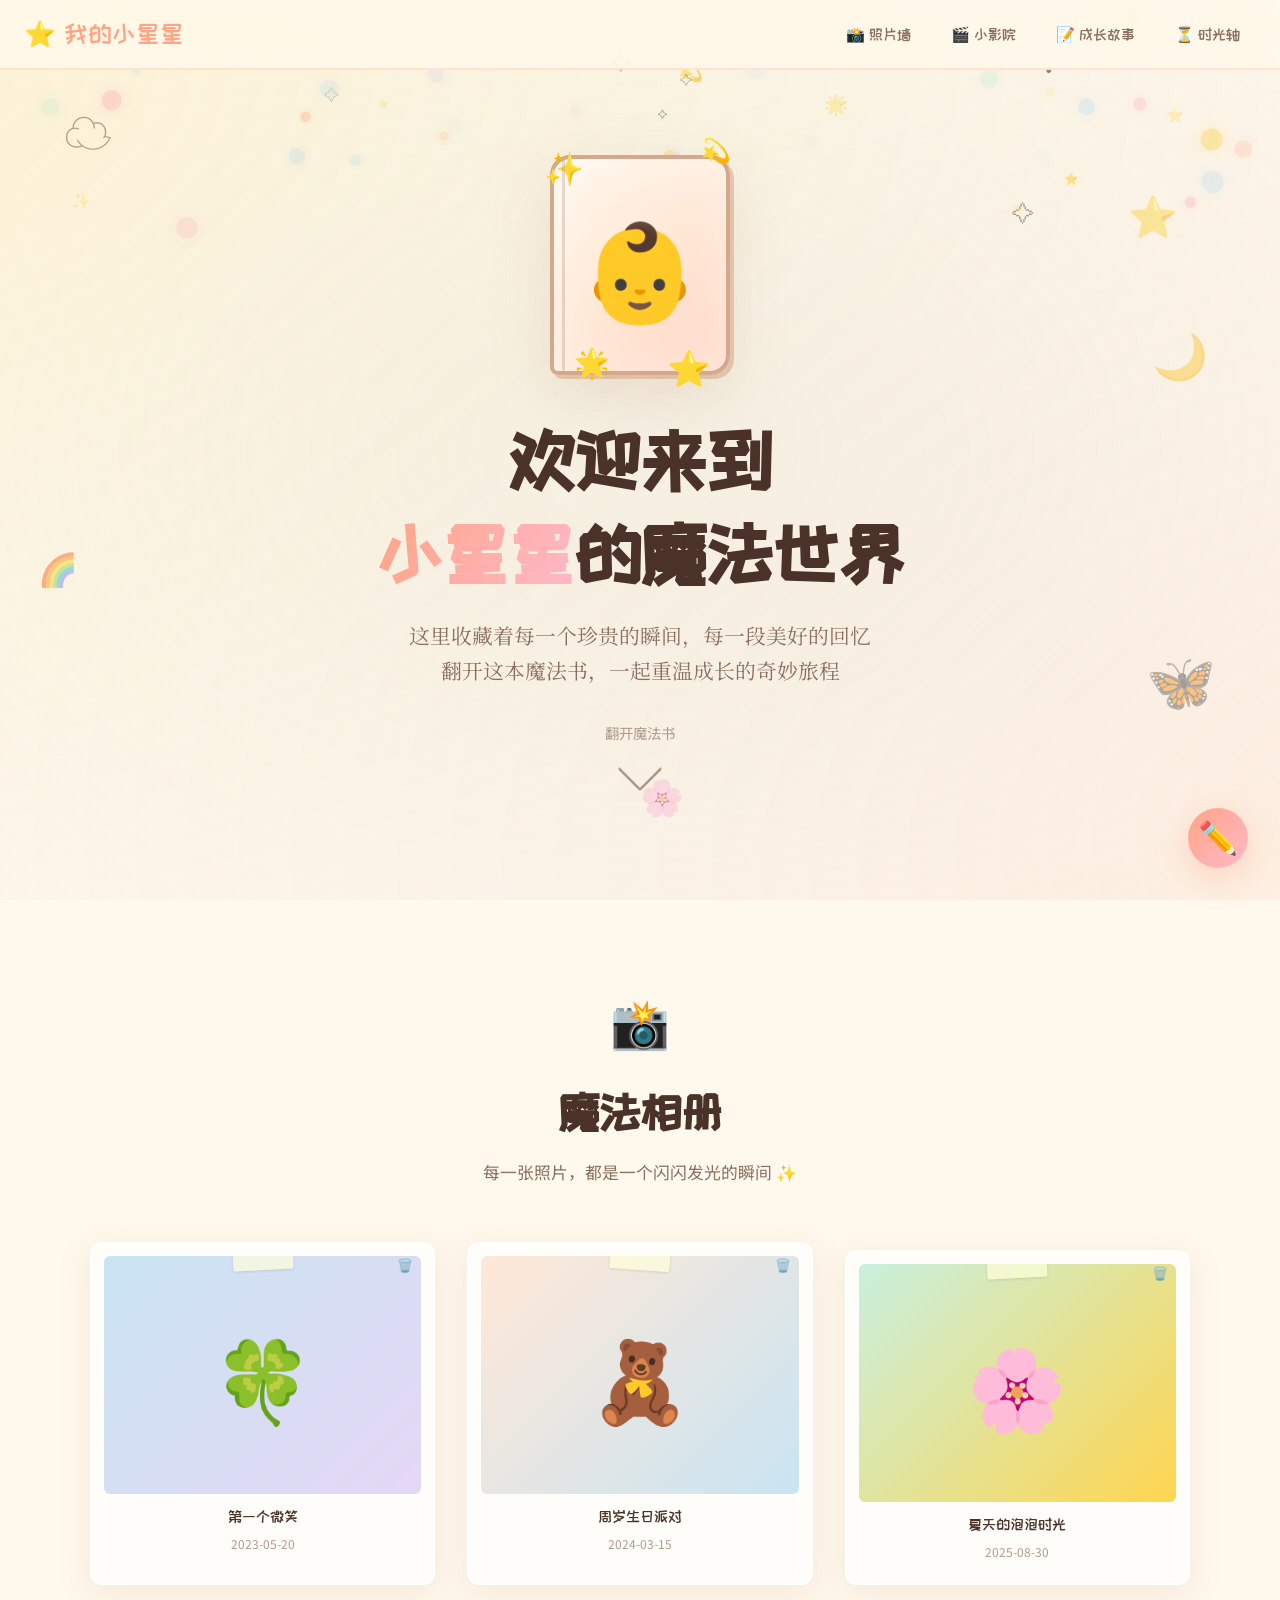
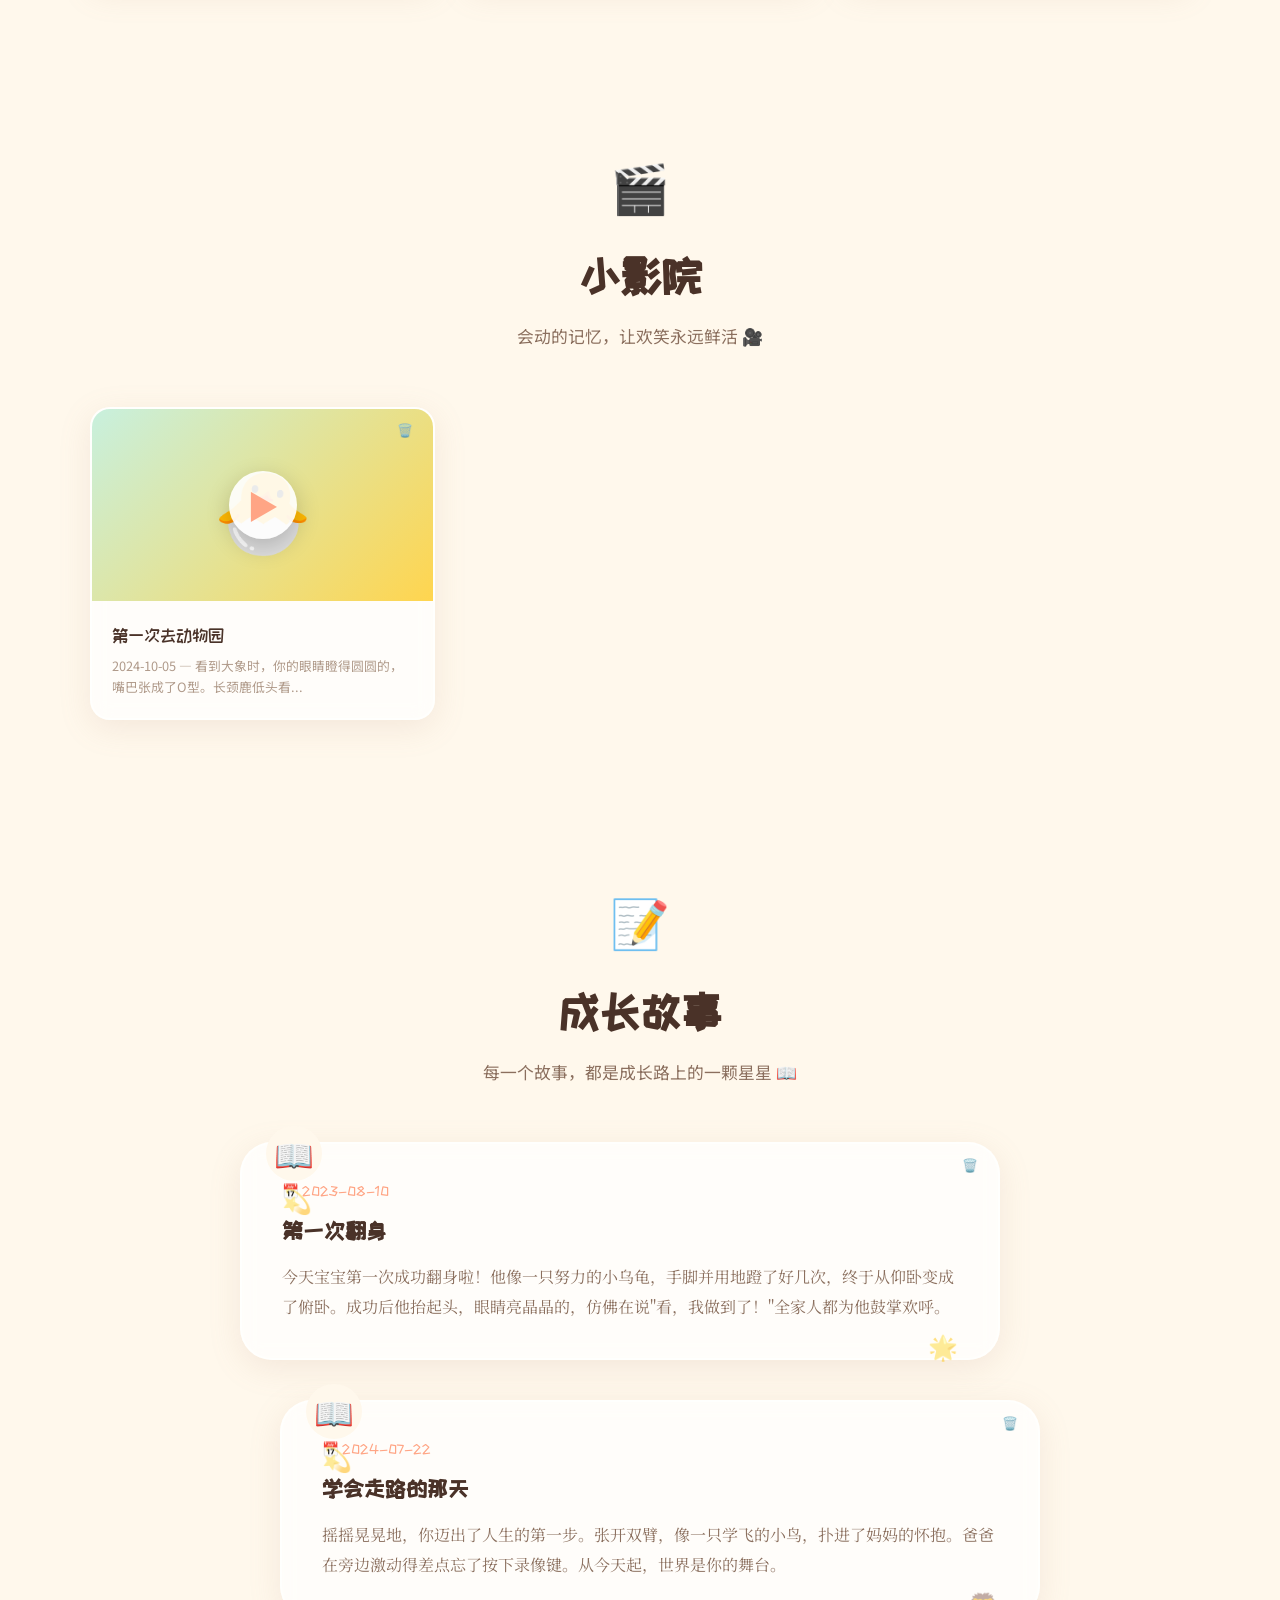
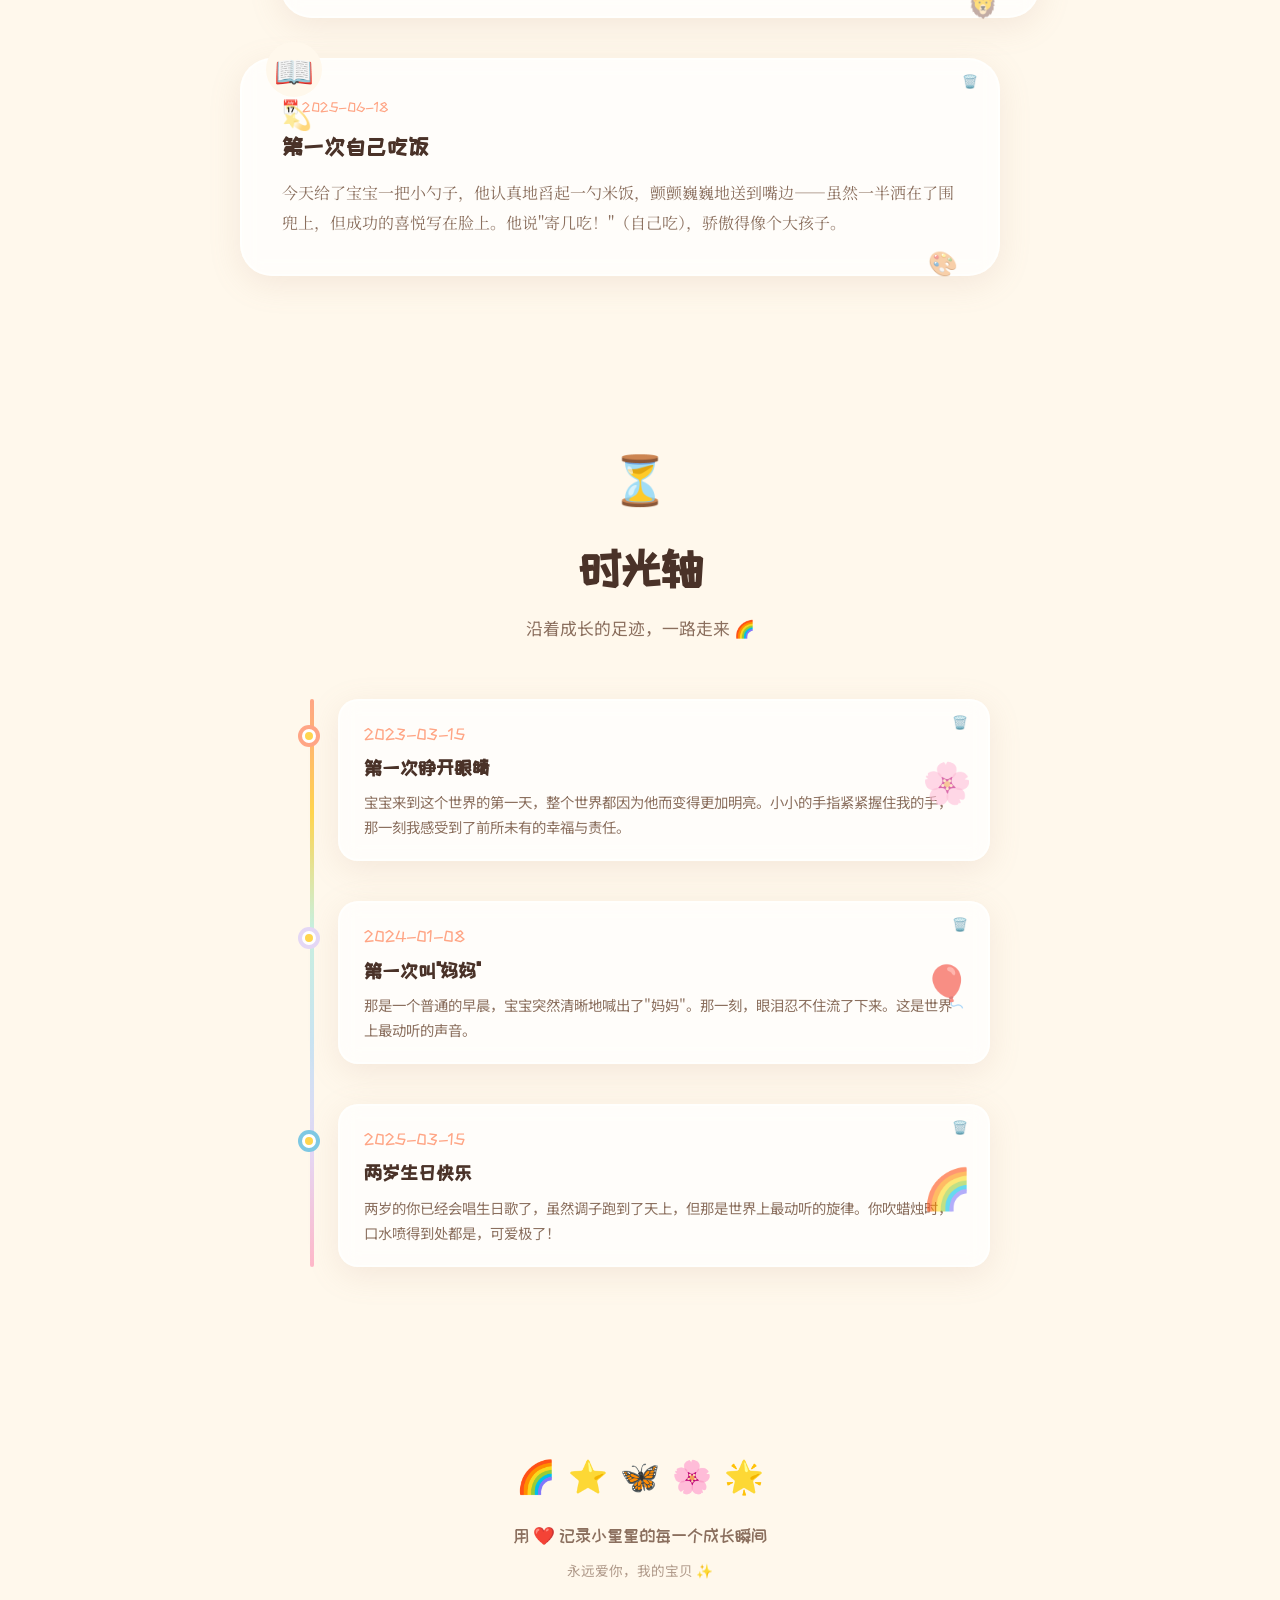
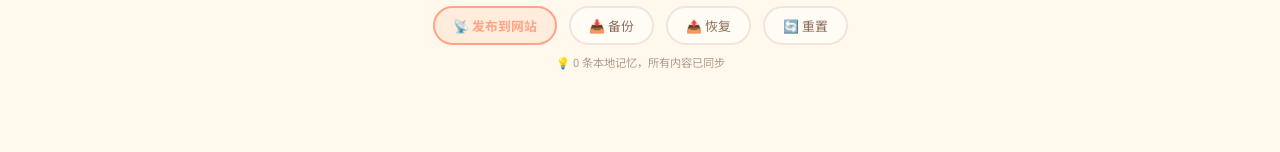
==== commit c2d1f73e: "📡 Add publish-to-web feature with shared memories system - Split data into shared (memories-data.js)" ====
--- a/docs/index.html
+++ b/docs/index.html
@@ -6,6 +6,7 @@
 <title>🌟 小星星的魔法世界</title>
 <meta name="description" content="专属于小星星的成长魔法书，珍藏每一个闪闪发光的瞬间">
 <link href="https://fonts.googleapis.com/css2?family=ZCOOL+KuaiLe&family=Noto+Serif+SC:wght@400;600;700&family=Noto+Sans+SC:wght@300;400;500;700&display=swap" rel="stylesheet">
+<script src="memories-data.js"></script>
 <style>
 /* ============================================
    🌈 CSS VARIABLES — 魔法调色盘
@@ -1040,11 +1041,13 @@
   <p class="footer-text">用 ❤️ 记录小星星的每一个成长瞬间</p>
   <p class="footer-sub">永远爱你，我的宝贝 ✨</p>
   <div class="admin-tools">
-    <button class="btn-admin" id="exportBtn" title="导出所有记忆数据为文件">📥 导出数据</button>
-    <button class="btn-admin" id="importBtn" title="从文件导入记忆数据">📤 导入数据</button>
+    <button class="btn-admin" id="publishBtn" title="生成更新后的共享数据文件，替换 memories-data.js 并 push 到 GitHub" style="background:rgba(255,165,133,0.15);border-color:var(--coral);color:var(--coral);font-weight:700;">📡 发布到网站</button>
+    <button class="btn-admin" id="exportBtn" title="导出所有记忆为备份文件">📥 备份</button>
+    <button class="btn-admin" id="importBtn" title="从备份文件恢复记忆">📤 恢复</button>
     <input type="file" id="importFile" accept=".json" style="display:none">
-    <button class="btn-admin" id="resetBtn" title="恢复默认示例数据">🔄 恢复默认</button>
+    <button class="btn-admin" id="resetBtn" title="清除本地修改，恢复共享默认">🔄 重置</button>
   </div>
+  <p style="font-size:0.7rem;color:var(--text-lighter);margin-top:8px;" id="dataHint">💡 <span id="localCount">0</span> 条本地记忆等待发布</p>
 </footer>
 
 <!-- ➕ Add Memory Button -->
@@ -1098,41 +1101,86 @@
 
 <script>
 /* ============================================
-   🌟 DATA STORE
-   ============================================ */
-const STORAGE_KEY = 'myLittleStar_memories_v2';
-
-function getDefaultMemories() {
-  return [
-    { id:'m1', type:'milestone', title:'第一次睁开眼睛', date:'2023-03-15', desc:'宝宝来到这个世界的第一天，整个世界都因为他而变得更加明亮。小小的手指紧紧握住我的手，那一刻我感受到了前所未有的幸福与责任。' },
-    { id:'m2', type:'photo', title:'第一个微笑', date:'2023-05-20', desc:'你对着妈妈露出了第一个甜甜的微笑，像春日里的第一缕阳光，融化了一切的疲惫。', fileData:null },
-    { id:'m3', type:'story', title:'第一次翻身', date:'2023-08-10', desc:'今天宝宝第一次成功翻身啦！他像一只努力的小乌龟，手脚并用地蹬了好几次，终于从仰卧变成了俯卧。成功后他抬起头，眼睛亮晶晶的，仿佛在说"看，我做到了！"全家人都为他鼓掌欢呼。' },
-    { id:'m4', type:'milestone', title:'第一次叫"妈妈"', date:'2024-01-08', desc:'那是一个普通的早晨，宝宝突然清晰地喊出了"妈妈"。那一刻，眼泪忍不住流了下来。这是世界上最动听的声音。' },
-    { id:'m5', type:'photo', title:'周岁生日派对', date:'2024-03-15', desc:'一岁啦！蛋糕、气球、还有好多爱他的人围在一起。宝宝用小手抓了一把奶油，涂得满脸都是，逗得所有人哈哈大笑。', fileData:null },
-    { id:'m6', type:'story', title:'学会走路的那天', date:'2024-07-22', desc:'摇摇晃晃地，你迈出了人生的第一步。张开双臂，像一只学飞的小鸟，扑进了妈妈的怀抱。爸爸在旁边激动得差点忘了按下录像键。从今天起，世界是你的舞台。' },
-    { id:'m7', type:'video', title:'第一次去动物园', date:'2024-10-05', desc:'看到大象时，你的眼睛瞪得圆圆的，嘴巴张成了O型。长颈鹿低头看你的时候，你又兴奋又有点害怕，紧紧抱住了爸爸的脖子。', fileData:null },
-    { id:'m8', type:'milestone', title:'两岁生日快乐', date:'2025-03-15', desc:'两岁的你已经会唱生日歌了，虽然调子跑到了天上，但那是世界上最动听的旋律。你吹蜡烛时，口水喷得到处都是，可爱极了！' },
-    { id:'m9', type:'story', title:'第一次自己吃饭', date:'2025-06-18', desc:'今天给了宝宝一把小勺子，他认真地舀起一勺米饭，颤颤巍巍地送到嘴边——虽然一半洒在了围兜上，但成功的喜悦写在脸上。他说"寄几吃！"（自己吃），骄傲得像个大孩子。' },
-    { id:'m10', type:'photo', title:'夏天的泡泡时光', date:'2025-08-30', desc:'阳光下的泡泡五彩斑斓，你追着泡泡跑来跑去，笑声像银铃一样清脆。这一刻，我看到了世界上最纯粹的快乐。', fileData:null },
-  ];
-}
-
+   🌟 DATA STORE — 双数据源：共享 + 本地
+   ============================================
+   共享记忆 (SHARED_MEMORIES)：来自 memories-data.js，所有人可见
+   本地记忆 (localStorage)：你自己添加的，只有你的浏览器可见
+   发布后本地记忆会合并到共享记忆中，变成所有人可见
+*/
+const STORAGE_KEY = 'myLittleStar_local_v3';
+
+// 加载共享记忆（来自 memories-data.js）+ 本地记忆（来自 localStorage）
 function loadMemories() {
+  const shared = (typeof SHARED_MEMORIES !== 'undefined' && Array.isArray(SHARED_MEMORIES))
+    ? SHARED_MEMORIES
+    : [];
+
+  let local = [];
   try {
     const raw = localStorage.getItem(STORAGE_KEY);
     if (raw) {
       const parsed = JSON.parse(raw);
-      if (Array.isArray(parsed) && parsed.length > 0) return parsed;
+      if (Array.isArray(parsed)) local = parsed;
     }
   } catch(e) {}
-  return getDefaultMemories();
-}
-
-function saveMemories(memories) {
-  localStorage.setItem(STORAGE_KEY, JSON.stringify(memories));
+
+  // 合并：本地数据优先（相同ID用本地的），新ID直接加入
+  const merged = [...shared];
+  local.forEach(localMem => {
+    const idx = merged.findIndex(m => m.id === localMem.id);
+    if (idx >= 0) {
+      merged[idx] = localMem; // 本地版本覆盖共享版本
+    } else {
+      merged.unshift(localMem); // 新记忆插入最前面
+    }
+  });
+
+  return merged;
+}
+
+// 保存到本地（只保存用户添加/修改的记忆，不重复保存共享的）
+function saveLocal(localMemories) {
+  localStorage.setItem(STORAGE_KEY, JSON.stringify(localMemories));
+}
+
+// 获取纯本地记忆（用户自己添加或修改的）
+function getLocalOnly() {
+  try {
+    const raw = localStorage.getItem(STORAGE_KEY);
+    return raw ? JSON.parse(raw) : [];
+  } catch(e) { return []; }
+}
+
+// 判断某条记忆是共享的还是本地的
+function isLocalMemory(id) {
+  return getLocalOnly().some(m => m.id === id);
+}
+
+// 获取共享记忆的 ID 列表
+function getSharedIds() {
+  if (typeof SHARED_MEMORIES === 'undefined' || !Array.isArray(SHARED_MEMORIES)) return [];
+  return SHARED_MEMORIES.map(m => m.id);
 }
 
 let memories = loadMemories();
+
+function saveMemoriesToLocal() {
+  // 只保存用户自己添加的（不在共享记忆中的，或者修改过的共享记忆）
+  const sharedIds = getSharedIds();
+  const localOnly = memories.filter(m => {
+    // 如果 ID 以 'u' 开头，是用户创建的 → 保存
+    if (m.id.startsWith('u')) return true;
+    // 如果 ID 在共享中，但内容被修改了 → 保存修改版
+    if (sharedIds.includes(m.id)) {
+      const shared = SHARED_MEMORIES.find(s => s.id === m.id);
+      if (shared && JSON.stringify(shared) !== JSON.stringify(m)) return true;
+      return false;
+    }
+    // 其他情况
+    return false;
+  });
+  saveLocal(localOnly);
+}
 
 /* ============================================
    🎨 RENDER FUNCTIONS
@@ -1259,8 +1307,9 @@
       e.stopPropagation();
       if (confirm('确定要删除这条记忆吗？这个操作不能撤销哦～ 🥺')) {
         memories = memories.filter(m => m.id !== btn.dataset.id);
-        saveMemories(memories);
+        saveMemoriesToLocal();
         renderAll();
+        updateLocalCount();
         spawnSparkles(btn);
       }
     });
@@ -1404,8 +1453,9 @@
     type, title, date, desc, fileData,
   };
   memories.unshift(newMemory);
-  saveMemories(memories);
+  saveMemoriesToLocal();
   renderAll();
+  updateLocalCount();
   closeModalFn();
   spawnSparkles(document.getElementById('addMemoryBtn'));
 
@@ -1415,32 +1465,55 @@
 });
 
 /* ============================================
-   📥📤 EXPORT / IMPORT / RESET
-   ============================================ */
-document.getElementById('exportBtn').addEventListener('click', () => {
-  // Create export data (exclude large fileData for easier sharing, but include flag)
-  const exportData = memories.map(m => ({
-    ...m,
-    fileData: m.fileData ? '[BASE64_IMAGE_DATA]' : null,
-    // Actually keep fileData if present — the parent might want full backup
-    // For sharing with others, they can manually remove large entries
-  }));
-
-  // Also offer a "full backup" with all data
-  const fullExport = JSON.stringify(memories, null, 2);
-  const liteExport = JSON.stringify(memories.map(m => ({...m, fileData: m.fileData ? '(图片数据已保留在浏览器中)' : null})), null, 2);
-
-  const blob = new Blob([fullExport], {type:'application/json'});
+   📡 发布 / 导出 / 导入 / 重置
+   ============================================ */
+
+// 📡 核心功能：发布到网站
+document.getElementById('publishBtn').addEventListener('click', () => {
+  const allMemories = loadMemories();
+  const totalSize = new Blob([JSON.stringify(allMemories)]).size;
+  const sizeMB = (totalSize / 1024 / 1024).toFixed(2);
+
+  let warning = '';
+  if (parseFloat(sizeMB) > 5) {
+    warning = '\n\n⚠️ 数据文件约 ' + sizeMB + ' MB，包含照片/视频时会比较大。';
+  }
+
+  if (!confirm('📡 发布 ' + allMemories.length + ' 条记忆到网站！\n\n📦 文件大小：约 ' + sizeMB + ' MB' + warning + '\n\n发布后会下载一个新文件，你需要：\n1. 替换 docs/memories-data.js\n2. 提交并推送到 GitHub\n\n确定生成发布文件吗？')) {
+    return;
+  }
+
+  const jsContent = '/**\n * 🌟 共享记忆数据 — 更新于 ' + new Date().toLocaleString('zh-CN') + '\n * 共 ' + allMemories.length + ' 条记忆\n */\nconst SHARED_MEMORIES = ' + JSON.stringify(allMemories, null, 2) + ';\n';
+
+  const blob = new Blob([jsContent], {type:'application/javascript'});
   const url = URL.createObjectURL(blob);
   const a = document.createElement('a');
   a.href = url;
-  a.download = `小星星记忆备份_${new Date().toISOString().slice(0,10)}.json`;
+  a.download = 'memories-data.js';
+  a.click();
+  URL.revokeObjectURL(url);
+
+  spawnSparkles(document.getElementById('publishBtn'));
+
+  setTimeout(() => {
+    alert('✅ 发布文件已生成！\n\n📋 接下来：\n\n1️⃣ 打开 GitHub 仓库的 docs/ 目录\n2️⃣ 上传刚下载的 memories-data.js 替换旧文件\n3️⃣ 提交并推送\n\n🌐 推送后约30秒，所有人都能看到新内容！');
+  }, 500);
+});
+
+// 📥 完整备份
+document.getElementById('exportBtn').addEventListener('click', () => {
+  const allMemories = loadMemories();
+  const blob = new Blob([JSON.stringify(allMemories, null, 2)], {type:'application/json'});
+  const url = URL.createObjectURL(blob);
+  const a = document.createElement('a');
+  a.href = url;
+  a.download = '小星星完整备份_' + new Date().toISOString().slice(0,10) + '.json';
   a.click();
   URL.revokeObjectURL(url);
   spawnSparkles(document.getElementById('exportBtn'));
-  alert('✅ 记忆数据已导出！\n\n💡 提示：你可以把这个文件分享给家人，他们点击"导入数据"就能看到所有记忆了。');
 });
 
+// 📤 从备份恢复
 document.getElementById('importBtn').addEventListener('click', () => {
   document.getElementById('importFile').click();
 });
@@ -1453,30 +1526,52 @@
     try {
       const data = JSON.parse(ev.target.result);
       if (!Array.isArray(data)) throw new Error('格式不正确');
-      if (confirm(`即将导入 ${data.length} 条记忆数据。\n当前数据将被替换，确定继续吗？`)) {
-        memories = data;
-        saveMemories(memories);
+      const sharedIds = getSharedIds();
+      const localData = data.filter(m => m.id.startsWith('u') || !sharedIds.includes(m.id));
+      if (confirm('即将恢复 ' + localData.length + ' 条本地记忆。\n当前本地数据将被替换，确定继续吗？')) {
+        saveLocal(localData);
+        memories = loadMemories();
         renderAll();
+        updateLocalCount();
         spawnSparkles(document.getElementById('importBtn'));
-        alert('✅ 导入成功！刷新页面即可看到所有记忆。');
       }
     } catch(err) {
-      alert('❌ 文件格式不正确，请选择之前导出的 .json 文件。');
+      alert('❌ 文件格式不正确，请选择之前导出的 .json 备份文件。');
     }
   };
   reader.readAsText(file);
   this.value = '';
 });
 
+// 🔄 重置本地数据
 document.getElementById('resetBtn').addEventListener('click', () => {
-  if (confirm('确定要恢复默认示例数据吗？\n你添加的所有记忆将会丢失！')) {
+  if (confirm('确定要清除所有本地修改吗？\n\n这将删除你添加的所有记忆和修改。\n共享记忆不会受影响。')) {
     localStorage.removeItem(STORAGE_KEY);
-    memories = getDefaultMemories();
+    memories = loadMemories();
     renderAll();
+    updateLocalCount();
     spawnSparkles(document.getElementById('resetBtn'));
-    alert('🔄 已恢复默认示例数据。');
+    alert('🔄 已清除本地数据。共享记忆保持不变。');
   }
 });
+
+// 更新本地记忆计数
+function updateLocalCount() {
+  const local = getLocalOnly();
+  const el = document.getElementById('localCount');
+  if (el) el.textContent = local.length;
+  const hint = document.getElementById('dataHint');
+  if (!hint) return;
+  if (local.length > 0) {
+    hint.style.color = 'var(--coral)';
+    hint.innerHTML = '💡 <span id="localCount">' + local.length + '</span> 条本地记忆等待<a href="javascript:void(0)" onclick="document.getElementById(\'publishBtn\').click()" style="color:var(--coral);text-decoration:underline;">📡 发布</a>';
+  } else {
+    hint.style.color = 'var(--text-lighter)';
+    hint.innerHTML = '💡 <span id="localCount">0</span> 条本地记忆，所有内容已同步';
+  }
+}
+
+setTimeout(updateLocalCount, 500);
 
 /* ============================================
    🎨 MAGIC PARTICLE CANVAS
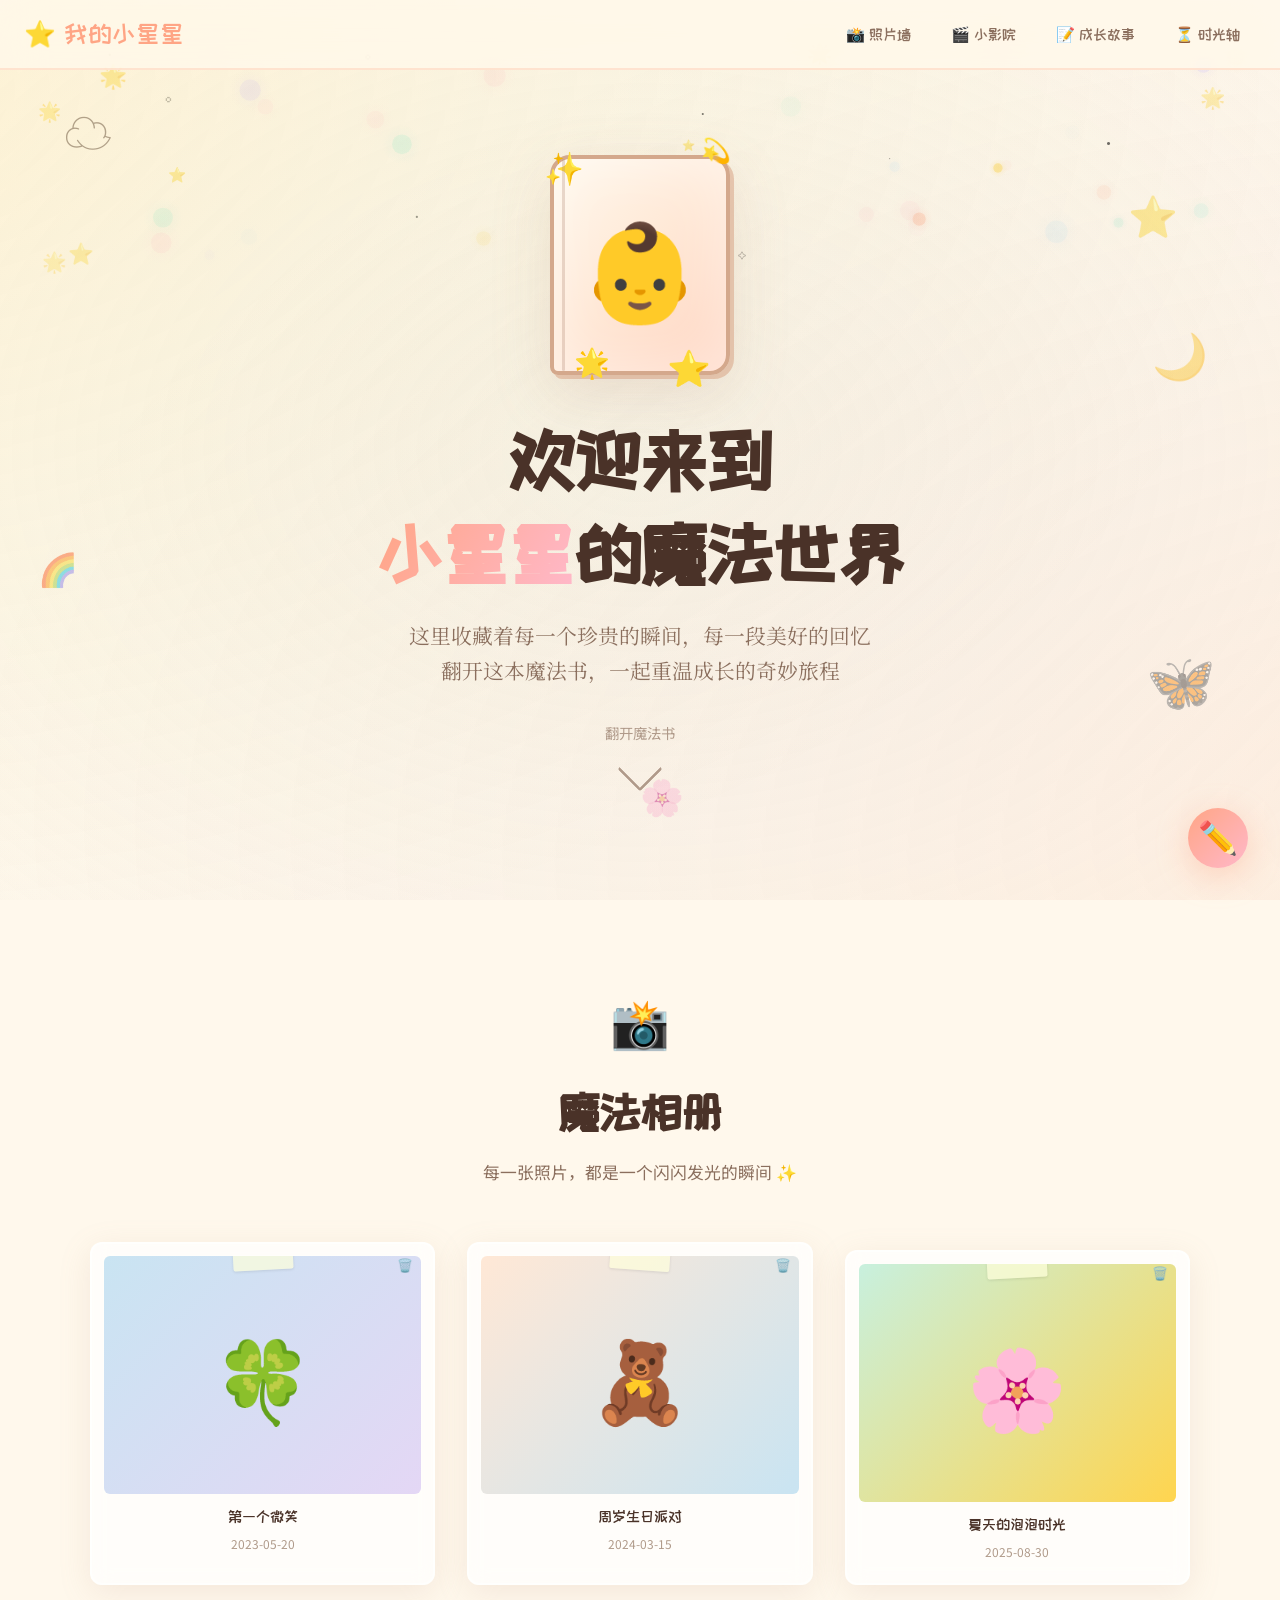
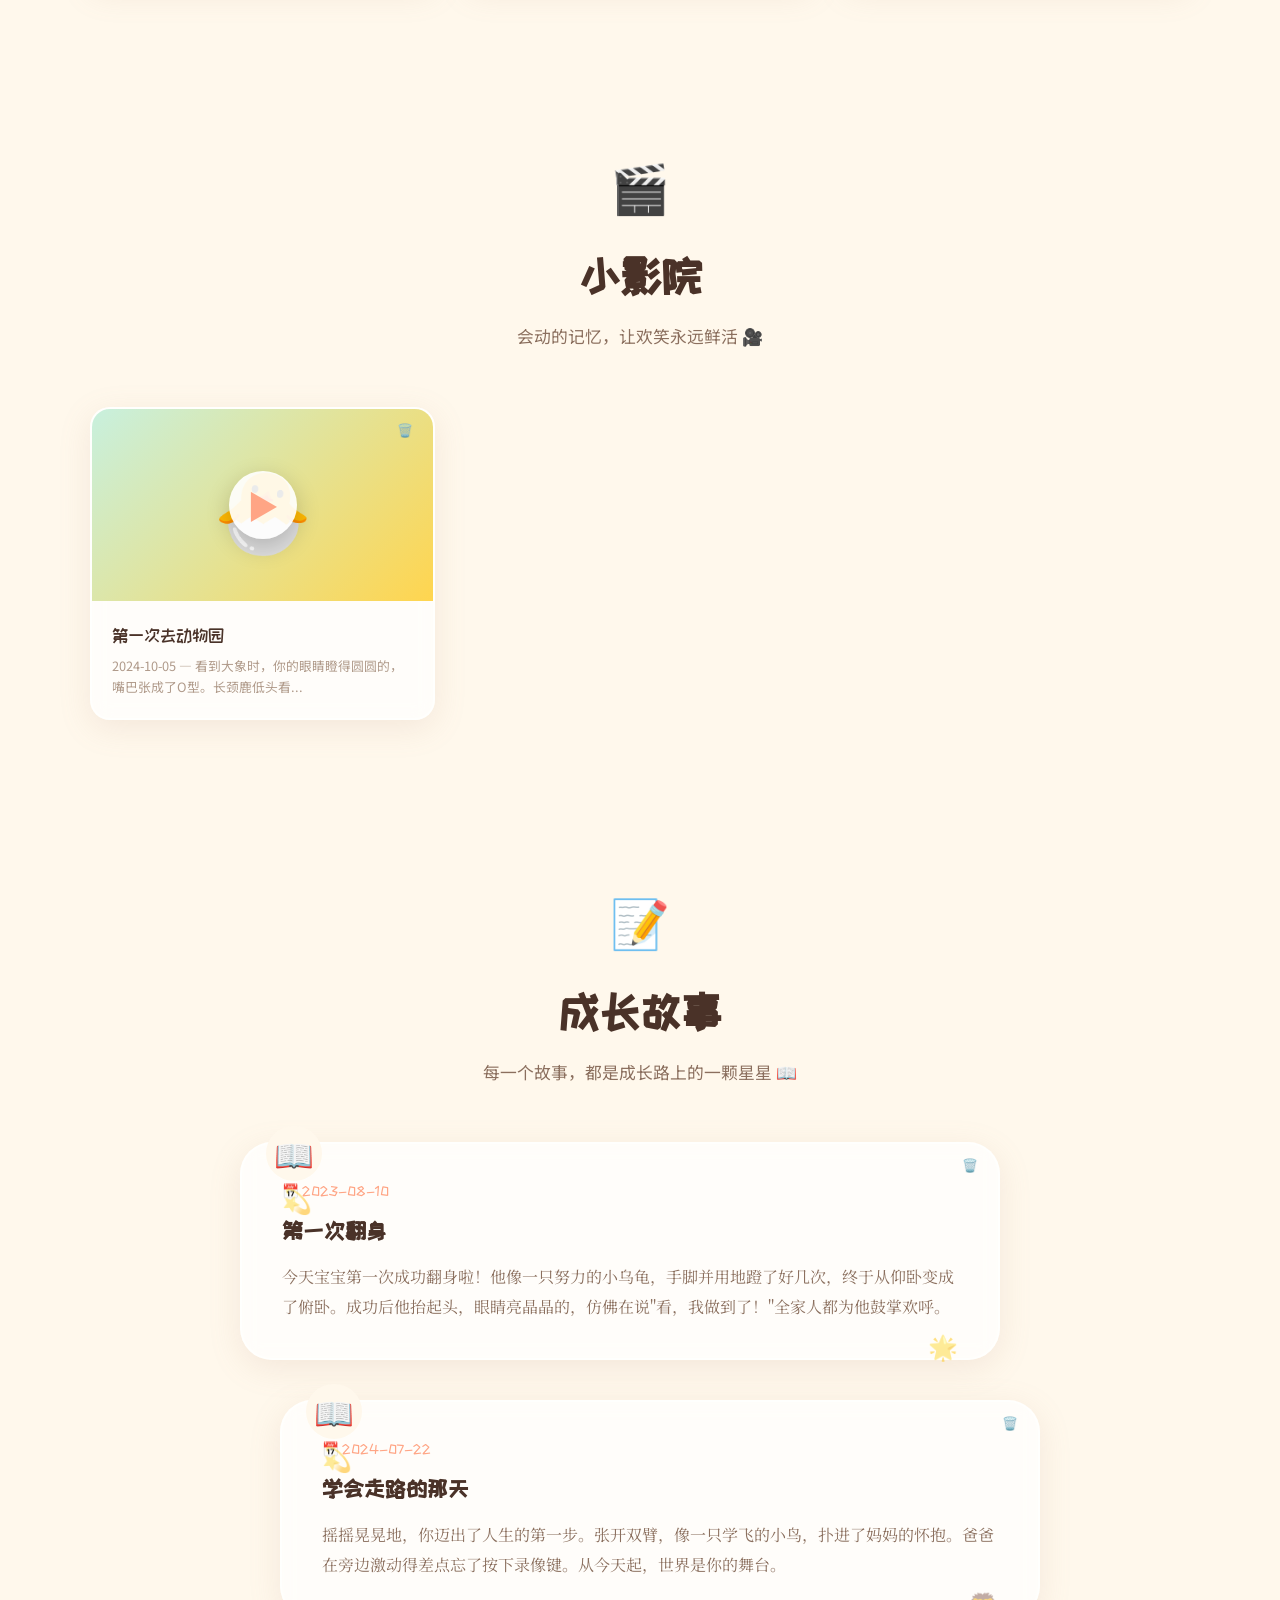
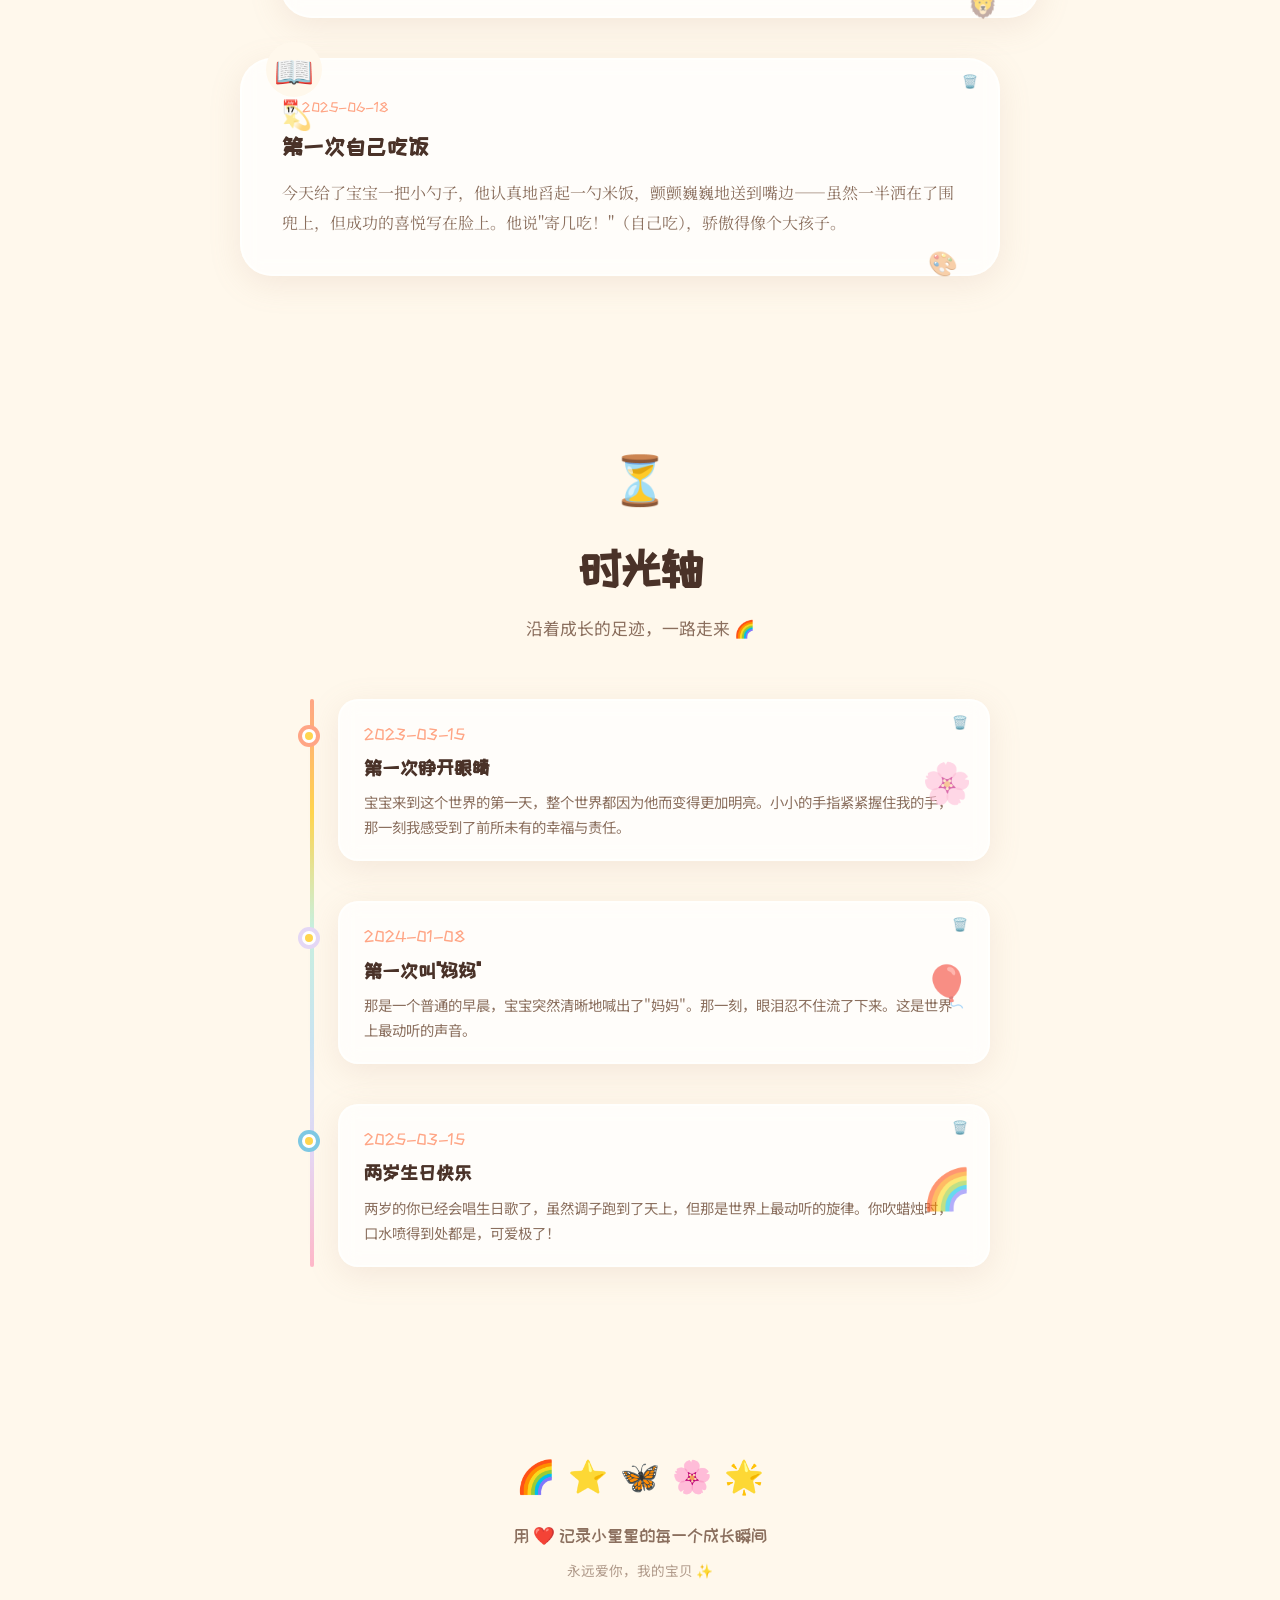
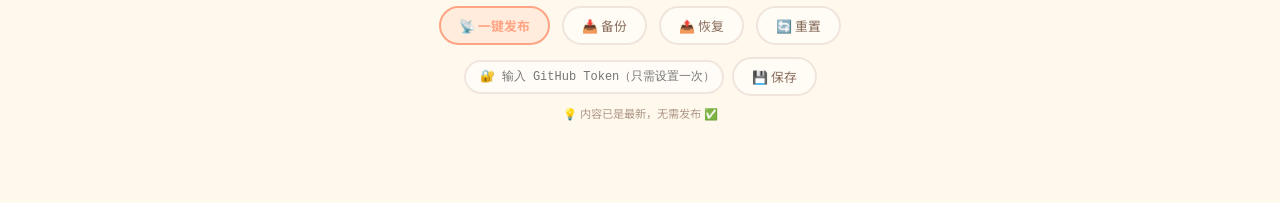
==== commit 988b0ae4: "📡 One-click auto-publish + fix deletion persistence - DELETE FIX: Deleted shared memories now stay d" ====
--- a/docs/index.html
+++ b/docs/index.html
@@ -1041,13 +1041,17 @@
   <p class="footer-text">用 ❤️ 记录小星星的每一个成长瞬间</p>
   <p class="footer-sub">永远爱你，我的宝贝 ✨</p>
   <div class="admin-tools">
-    <button class="btn-admin" id="publishBtn" title="生成更新后的共享数据文件，替换 memories-data.js 并 push 到 GitHub" style="background:rgba(255,165,133,0.15);border-color:var(--coral);color:var(--coral);font-weight:700;">📡 发布到网站</button>
+    <button class="btn-admin" id="publishBtn" title="一键自动提交到 GitHub，所有人立即看到最新内容" style="background:rgba(255,165,133,0.15);border-color:var(--coral);color:var(--coral);font-weight:700;">📡 一键发布</button>
     <button class="btn-admin" id="exportBtn" title="导出所有记忆为备份文件">📥 备份</button>
     <button class="btn-admin" id="importBtn" title="从备份文件恢复记忆">📤 恢复</button>
     <input type="file" id="importFile" accept=".json" style="display:none">
-    <button class="btn-admin" id="resetBtn" title="清除本地修改，恢复共享默认">🔄 重置</button>
+    <button class="btn-admin" id="resetBtn" title="清除所有本地修改">🔄 重置</button>
   </div>
-  <p style="font-size:0.7rem;color:var(--text-lighter);margin-top:8px;" id="dataHint">💡 <span id="localCount">0</span> 条本地记忆等待发布</p>
+  <div style="margin-top:12px;display:flex;justify-content:center;align-items:center;gap:8px;flex-wrap:wrap;">
+    <input type="password" id="tokenInput" placeholder="🔐 输入 GitHub Token（只需设置一次）" style="padding:8px 14px;border:2px solid rgba(180,140,120,0.2);border-radius:999px;font-size:0.75rem;width:260px;max-width:70vw;font-family:monospace;background:rgba(255,255,255,0.6);">
+    <button class="btn-admin" id="saveTokenBtn" title="保存 Token 到浏览器">💾 保存</button>
+  </div>
+  <p style="font-size:0.7rem;margin-top:8px;" id="localBadge">💡 加载中...</p>
 </footer>
 
 <!-- ➕ Add Memory Button -->
@@ -1101,217 +1105,162 @@
 
 <script>
 /* ============================================
-   🌟 DATA STORE — 双数据源：共享 + 本地
-   ============================================
-   共享记忆 (SHARED_MEMORIES)：来自 memories-data.js，所有人可见
-   本地记忆 (localStorage)：你自己添加的，只有你的浏览器可见
-   发布后本地记忆会合并到共享记忆中，变成所有人可见
-*/
-const STORAGE_KEY = 'myLittleStar_local_v3';
-
-// 加载共享记忆（来自 memories-data.js）+ 本地记忆（来自 localStorage）
+   🌟 DATA STORE — 删除不会复活 + 一键发布
+   ============================================ */
+var STORAGE_KEY = 'myls_local';
+var DELETED_KEY = 'myls_deleted';
+var TOKEN_KEY = 'myls_gh_token';
+
+function getDeletedIds() {
+  try { return JSON.parse(localStorage.getItem(DELETED_KEY)) || []; }
+  catch(e) { return []; }
+}
+function saveDeletedIds(ids) { localStorage.setItem(DELETED_KEY, JSON.stringify(ids)); }
+function markDeleted(id) {
+  var ids = getDeletedIds();
+  if (ids.indexOf(id) === -1) { ids.push(id); saveDeletedIds(ids); }
+}
+
 function loadMemories() {
-  const shared = (typeof SHARED_MEMORIES !== 'undefined' && Array.isArray(SHARED_MEMORIES))
-    ? SHARED_MEMORIES
-    : [];
-
-  let local = [];
-  try {
-    const raw = localStorage.getItem(STORAGE_KEY);
-    if (raw) {
-      const parsed = JSON.parse(raw);
-      if (Array.isArray(parsed)) local = parsed;
-    }
-  } catch(e) {}
-
-  // 合并：本地数据优先（相同ID用本地的），新ID直接加入
-  const merged = [...shared];
-  local.forEach(localMem => {
-    const idx = merged.findIndex(m => m.id === localMem.id);
-    if (idx >= 0) {
-      merged[idx] = localMem; // 本地版本覆盖共享版本
-    } else {
-      merged.unshift(localMem); // 新记忆插入最前面
-    }
+  var shared = (typeof SHARED_MEMORIES !== 'undefined' && Array.isArray(SHARED_MEMORIES)) ? SHARED_MEMORIES : [];
+  var deletedIds = getDeletedIds();
+  var local = [];
+  try { var raw = localStorage.getItem(STORAGE_KEY); if (raw) local = JSON.parse(raw); } catch(e) {}
+  var active = shared.filter(function(m) { return deletedIds.indexOf(m.id) === -1; });
+  local.forEach(function(localMem) {
+    var idx = -1;
+    for (var i = 0; i < active.length; i++) { if (active[i].id === localMem.id) { idx = i; break; } }
+    if (idx >= 0) { active[idx] = localMem; }
+    else { active.unshift(localMem); }
   });
-
-  return merged;
-}
-
-// 保存到本地（只保存用户添加/修改的记忆，不重复保存共享的）
-function saveLocal(localMemories) {
-  localStorage.setItem(STORAGE_KEY, JSON.stringify(localMemories));
-}
-
-// 获取纯本地记忆（用户自己添加或修改的）
+  return active;
+}
+
 function getLocalOnly() {
-  try {
-    const raw = localStorage.getItem(STORAGE_KEY);
-    return raw ? JSON.parse(raw) : [];
-  } catch(e) { return []; }
-}
-
-// 判断某条记忆是共享的还是本地的
-function isLocalMemory(id) {
-  return getLocalOnly().some(m => m.id === id);
-}
-
-// 获取共享记忆的 ID 列表
-function getSharedIds() {
-  if (typeof SHARED_MEMORIES === 'undefined' || !Array.isArray(SHARED_MEMORIES)) return [];
-  return SHARED_MEMORIES.map(m => m.id);
-}
-
-let memories = loadMemories();
-
-function saveMemoriesToLocal() {
-  // 只保存用户自己添加的（不在共享记忆中的，或者修改过的共享记忆）
-  const sharedIds = getSharedIds();
-  const localOnly = memories.filter(m => {
-    // 如果 ID 以 'u' 开头，是用户创建的 → 保存
-    if (m.id.startsWith('u')) return true;
-    // 如果 ID 在共享中，但内容被修改了 → 保存修改版
-    if (sharedIds.includes(m.id)) {
-      const shared = SHARED_MEMORIES.find(s => s.id === m.id);
-      if (shared && JSON.stringify(shared) !== JSON.stringify(m)) return true;
-      return false;
-    }
-    // 其他情况
-    return false;
-  });
-  saveLocal(localOnly);
-}
-
-/* ============================================
-   🎨 RENDER FUNCTIONS
-   ============================================ */
+  try { var raw = localStorage.getItem(STORAGE_KEY); return raw ? JSON.parse(raw) : []; }
+  catch(e) { return []; }
+}
+function saveLocal(arr) { localStorage.setItem(STORAGE_KEY, JSON.stringify(arr)); }
+
+var memories = loadMemories();
+
 function getPlaceholderBg(mem) {
-  const palettes = [
-    'linear-gradient(135deg, #FFE8D6, #C9E4F2)',
-    'linear-gradient(135deg, #E4D7F5, #FFB8C9)',
-    'linear-gradient(135deg, #C8F0DE, #FFD54F)',
-    'linear-gradient(135deg, #C9E4F2, #E4D7F5)',
-    'linear-gradient(135deg, #FFB8C9, #FFE8D6)',
-    'linear-gradient(135deg, #FFD54F, #C8F0DE)',
-  ];
-  const hash = mem.id.split('').reduce((a,c)=>a+c.charCodeAt(0),0);
+  var palettes = ['linear-gradient(135deg, #FFE8D6, #C9E4F2)','linear-gradient(135deg, #E4D7F5, #FFB8C9)','linear-gradient(135deg, #C8F0DE, #FFD54F)','linear-gradient(135deg, #C9E4F2, #E4D7F5)','linear-gradient(135deg, #FFB8C9, #FFE8D6)','linear-gradient(135deg, #FFD54F, #C8F0DE)'];
+  var hash = 0; for (var i = 0; i < mem.id.length; i++) { hash += mem.id.charCodeAt(i); }
   return palettes[hash % palettes.length];
 }
-
 function getPlaceholderEmoji(mem) {
-  const emojis = ['🌟','🎈','🧸','🦁','🐣','🌈','🎨','🚀','🌻','🍭','🦄','🎪','🐼','🎵','🌸','🍀'];
-  const hash = mem.id.split('').reduce((a,c)=>a+c.charCodeAt(0),0);
+  var emojis = ['🌟','🎈','🧸','🦁','🐣','🌈','🎨','🚀','🌻','🍭','🦄','🎪','🐼','🎵','🌸','🍀'];
+  var hash = 0; for (var i = 0; i < mem.id.length; i++) { hash += mem.id.charCodeAt(i); }
   return emojis[hash % emojis.length];
 }
 
 function renderPhotos() {
-  const wall = document.getElementById('photoWall');
-  const photos = memories.filter(m => m.type === 'photo');
+  var wall = document.getElementById('photoWall');
+  var photos = memories.filter(function(m) { return m.type === 'photo'; });
   if (!photos.length) {
-    wall.innerHTML = `<div class="empty-state"><span class="empty-state-emoji">📸</span><p class="empty-state-text">还没有照片呢</p><p>点击右下角的 ✏️ 按钮添加第一张照片吧～</p></div>`;
+    wall.innerHTML = '<div class="empty-state"><span class="empty-state-emoji">📸</span><p class="empty-state-text">还没有照片呢</p><p>点击右下角的 ✏️ 按钮添加第一张照片吧～</p></div>';
     return;
   }
-  wall.innerHTML = photos.map((p,i) => `
-    <div class="photo-card reveal reveal-delay-${(i%4)+1}" data-id="${p.id}">
-      <button class="btn-danger delete-memory-btn" data-id="${p.id}" title="删除">🗑️</button>
-      <div class="photo-card-img" onclick="openLightbox('${p.id}')">
-        <span class="photo-card-tape" aria-hidden="true"></span>
-        ${p.fileData
-          ? `<img src="${p.fileData}" alt="${p.title}" loading="lazy">`
-          : `<span style="background:${getPlaceholderBg(p)};width:100%;height:100%;display:flex;align-items:center;justify-content:center;font-size:5rem;">${getPlaceholderEmoji(p)}</span>`
-        }
-      </div>
-      <p class="photo-card-caption">${p.title}</p>
-      <p class="photo-card-date">${p.date}</p>
-    </div>
-  `).join('');
+  wall.innerHTML = photos.map(function(p, i) {
+    return '<div class="photo-card reveal reveal-delay-' + ((i%4)+1) + '" data-id="' + p.id + '">' +
+      '<button class="btn-danger delete-memory-btn" data-id="' + p.id + '" title="删除">🗑️</button>' +
+      '<div class="photo-card-img" onclick="openLightbox(\'' + p.id + '\')">' +
+      '<span class="photo-card-tape" aria-hidden="true"></span>' +
+      (p.fileData
+        ? '<img src="' + p.fileData + '" alt="' + p.title + '" loading="lazy">'
+        : '<span style="background:' + getPlaceholderBg(p) + ';width:100%;height:100%;display:flex;align-items:center;justify-content:center;font-size:5rem;">' + getPlaceholderEmoji(p) + '</span>'
+      ) +
+      '</div>' +
+      '<p class="photo-card-caption">' + p.title + '</p>' +
+      '<p class="photo-card-date">' + p.date + '</p>' +
+      '</div>';
+  }).join('');
 }
 
 function renderVideos() {
-  const grid = document.getElementById('videoGrid');
-  const videos = memories.filter(m => m.type === 'video');
+  var grid = document.getElementById('videoGrid');
+  var videos = memories.filter(function(m) { return m.type === 'video'; });
   if (!videos.length) {
-    grid.innerHTML = `<div class="empty-state"><span class="empty-state-emoji">🎬</span><p class="empty-state-text">还没有视频呢</p><p>点击右下角的 ✏️ 按钮添加第一个视频吧～</p></div>`;
+    grid.innerHTML = '<div class="empty-state"><span class="empty-state-emoji">🎬</span><p class="empty-state-text">还没有视频呢</p><p>点击右下角的 ✏️ 按钮添加第一个视频吧～</p></div>';
     return;
   }
-  grid.innerHTML = videos.map((v,i) => `
-    <div class="video-card reveal reveal-delay-${(i%4)+1}" data-id="${v.id}">
-      <button class="btn-danger delete-memory-btn" data-id="${v.id}" title="删除">🗑️</button>
-      <div class="video-thumb" onclick="playVideo('${v.id}')">
-        ${v.fileData
-          ? `<video src="${v.fileData}" muted preload="metadata"></video>`
-          : `<span style="background:${getPlaceholderBg(v)};width:100%;height:100%;display:flex;align-items:center;justify-content:center;font-size:5rem;">${getPlaceholderEmoji(v)}</span>`
-        }
-        <div class="video-play-btn">▶</div>
-      </div>
-      <div class="video-info">
-        <p class="video-title">${v.title}</p>
-        <p class="video-date">${v.date} ${v.desc ? '— '+v.desc.slice(0,30)+'...' : ''}</p>
-      </div>
-    </div>
-  `).join('');
+  grid.innerHTML = videos.map(function(v, i) {
+    return '<div class="video-card reveal reveal-delay-' + ((i%4)+1) + '" data-id="' + v.id + '">' +
+      '<button class="btn-danger delete-memory-btn" data-id="' + v.id + '" title="删除">🗑️</button>' +
+      '<div class="video-thumb" onclick="playVideo(\'' + v.id + '\')">' +
+      (v.fileData
+        ? '<video src="' + v.fileData + '" muted preload="metadata"></video>'
+        : '<span style="background:' + getPlaceholderBg(v) + ';width:100%;height:100%;display:flex;align-items:center;justify-content:center;font-size:5rem;">' + getPlaceholderEmoji(v) + '</span>'
+      ) +
+      '<div class="video-play-btn">▶</div>' +
+      '</div>' +
+      '<div class="video-info"><p class="video-title">' + v.title + '</p><p class="video-date">' + v.date + (v.desc ? ' — ' + v.desc.slice(0,30) + '...' : '') + '</p></div>' +
+      '</div>';
+  }).join('');
 }
 
 function renderStories() {
-  const container = document.getElementById('storiesContainer');
-  const stories = memories.filter(m => m.type === 'story');
+  var container = document.getElementById('storiesContainer');
+  var stories = memories.filter(function(m) { return m.type === 'story'; });
   if (!stories.length) {
-    container.innerHTML = `<div class="empty-state"><span class="empty-state-emoji">📝</span><p class="empty-state-text">还没有故事呢</p><p>点击右下角的 ✏️ 按钮写下第一个故事吧～</p></div>`;
+    container.innerHTML = '<div class="empty-state"><span class="empty-state-emoji">📝</span><p class="empty-state-text">还没有故事呢</p><p>点击右下角的 ✏️ 按钮写下第一个故事吧～</p></div>';
     return;
   }
-  container.innerHTML = stories.map((s,i) => `
-    <div class="story-card reveal reveal-delay-${(i%4)+1}" data-id="${s.id}">
-      <button class="btn-danger delete-memory-btn" data-id="${s.id}" title="删除">🗑️</button>
-      <span class="story-deco">${getPlaceholderEmoji(s)}</span>
-      <span class="story-deco">💫</span>
-      <div class="story-date">📅 ${s.date}</div>
-      <h3 class="story-title">${s.title}</h3>
-      <p class="story-body">${s.desc}</p>
-    </div>
-  `).join('');
+  container.innerHTML = stories.map(function(s, i) {
+    return '<div class="story-card reveal reveal-delay-' + ((i%4)+1) + '" data-id="' + s.id + '">' +
+      '<button class="btn-danger delete-memory-btn" data-id="' + s.id + '" title="删除">🗑️</button>' +
+      '<span class="story-deco">' + getPlaceholderEmoji(s) + '</span><span class="story-deco">💫</span>' +
+      '<div class="story-date">📅 ' + s.date + '</div>' +
+      '<h3 class="story-title">' + s.title + '</h3>' +
+      '<p class="story-body">' + s.desc + '</p>' +
+      '</div>';
+  }).join('');
 }
 
 function renderTimeline() {
-  const container = document.getElementById('timelineContainer');
-  const milestones = memories.filter(m => m.type === 'milestone').sort((a,b) => new Date(a.date) - new Date(b.date));
+  var container = document.getElementById('timelineContainer');
+  var milestones = memories.filter(function(m) { return m.type === 'milestone'; }).sort(function(a,b) { return new Date(a.date) - new Date(b.date); });
   if (!milestones.length) {
-    container.innerHTML = `<div class="empty-state"><span class="empty-state-emoji">⏳</span><p class="empty-state-text">还没有里程碑呢</p><p>点击右下角的 ✏️ 按钮添加第一个里程碑吧～</p></div>`;
+    container.innerHTML = '<div class="empty-state"><span class="empty-state-emoji">⏳</span><p class="empty-state-text">还没有里程碑呢</p><p>点击右下角的 ✏️ 按钮添加第一个里程碑吧～</p></div>';
     return;
   }
-  container.innerHTML = milestones.map((m,i) => `
-    <div class="timeline-item reveal reveal-delay-${(i%4)+1}" data-id="${m.id}">
-      <button class="btn-danger delete-memory-btn" data-id="${m.id}" title="删除">🗑️</button>
-      <span class="timeline-emoji">${getPlaceholderEmoji(m)}</span>
-      <div class="timeline-date">${m.date}</div>
-      <h3 class="timeline-title">${m.title}</h3>
-      <p class="timeline-desc">${m.desc}</p>
-    </div>
-  `).join('');
+  container.innerHTML = milestones.map(function(m, i) {
+    return '<div class="timeline-item reveal reveal-delay-' + ((i%4)+1) + '" data-id="' + m.id + '">' +
+      '<button class="btn-danger delete-memory-btn" data-id="' + m.id + '" title="删除">🗑️</button>' +
+      '<span class="timeline-emoji">' + getPlaceholderEmoji(m) + '</span>' +
+      '<div class="timeline-date">' + m.date + '</div>' +
+      '<h3 class="timeline-title">' + m.title + '</h3>' +
+      '<p class="timeline-desc">' + m.desc + '</p>' +
+      '</div>';
+  }).join('');
 }
 
 function renderAll() {
-  renderPhotos();
-  renderVideos();
-  renderStories();
-  renderTimeline();
+  renderPhotos(); renderVideos(); renderStories(); renderTimeline();
   attachDeleteHandlers();
-  setTimeout(() => observeRevealElements(), 100);
-}
-
-/* ============================================
-   🗑️ DELETE
+  updateLocalBadge();
+  setTimeout(function() { observeRevealElements(); }, 100);
+}
+
+/* ============================================
+   🗑️ DELETE — 彻底修复
    ============================================ */
 function attachDeleteHandlers() {
-  document.querySelectorAll('.delete-memory-btn').forEach(btn => {
-    btn.addEventListener('click', e => {
+  document.querySelectorAll('.delete-memory-btn').forEach(function(btn) {
+    btn.addEventListener('click', function(e) {
       e.stopPropagation();
-      if (confirm('确定要删除这条记忆吗？这个操作不能撤销哦～ 🥺')) {
-        memories = memories.filter(m => m.id !== btn.dataset.id);
-        saveMemoriesToLocal();
-        renderAll();
-        updateLocalCount();
-        spawnSparkles(btn);
+      if (!confirm('确定要删除这条记忆吗？')) return;
+      var id = btn.dataset.id;
+      var sharedIds = (typeof SHARED_MEMORIES !== 'undefined' && Array.isArray(SHARED_MEMORIES)) ? SHARED_MEMORIES.map(function(m){return m.id;}) : [];
+      if (sharedIds.indexOf(id) !== -1) {
+        markDeleted(id);
       }
+      memories = memories.filter(function(m) { return m.id !== id; });
+      var local = getLocalOnly().filter(function(m) { return m.id !== id; });
+      saveLocal(local);
+      renderAll();
+      spawnSparkles(btn);
     });
   });
 }
@@ -1320,67 +1269,58 @@
    🖼️ LIGHTBOX & VIDEO
    ============================================ */
 function openLightbox(id) {
-  const mem = memories.find(m => m.id === id);
+  var mem = memories.find(function(m) { return m.id === id; });
   if (!mem || !mem.fileData) return;
-  const img = document.getElementById('lightboxImg');
-  img.src = mem.fileData;
-  img.alt = mem.title;
+  document.getElementById('lightboxImg').src = mem.fileData;
+  document.getElementById('lightboxImg').alt = mem.title;
   document.getElementById('lightbox').classList.add('active');
   document.body.style.overflow = 'hidden';
 }
-
 function closeLightbox() {
   document.getElementById('lightbox').classList.remove('active');
   document.body.style.overflow = '';
 }
-
 document.getElementById('lightbox').addEventListener('click', function(e) {
   if (e.target === this || e.target.classList.contains('lightbox-close')) closeLightbox();
 });
 document.getElementById('lightboxClose').addEventListener('click', closeLightbox);
-document.addEventListener('keydown', e => { if (e.key==='Escape') closeLightbox(); });
+document.addEventListener('keydown', function(e) { if (e.key === 'Escape') closeLightbox(); });
 
 function playVideo(id) {
-  const mem = memories.find(m => m.id === id);
+  var mem = memories.find(function(m) { return m.id === id; });
   if (!mem) return;
-  const card = document.querySelector(`.video-card[data-id="${id}"]`);
+  var card = document.querySelector('.video-card[data-id="' + id + '"]');
   if (!card) return;
-  const thumb = card.querySelector('.video-thumb');
-  const existingVideo = thumb.querySelector('video');
-  if (existingVideo && existingVideo.src && !existingVideo.src.endsWith('/')) {
-    if (existingVideo.paused) { existingVideo.play(); thumb.querySelector('.video-play-btn').style.opacity='0'; }
-    else { existingVideo.pause(); thumb.querySelector('.video-play-btn').style.opacity='1'; }
-    return;
-  }
+  var thumb = card.querySelector('.video-thumb');
   if (mem.fileData) {
-    thumb.innerHTML = `<video src="${mem.fileData}" controls autoplay style="width:100%;height:100%;object-fit:cover;"></video>`;
+    thumb.innerHTML = '<video src="' + mem.fileData + '" controls autoplay style="width:100%;height:100%;object-fit:cover;"></video>';
   } else {
     spawnSparkles(thumb.querySelector('.video-play-btn'));
   }
 }
 
 /* ============================================
-   ✨ SPARKLE EFFECT
+   ✨ SPARKLE
    ============================================ */
 function spawnSparkles(element) {
-  const rect = element.getBoundingClientRect();
-  const cx = rect.left + rect.width/2, cy = rect.top + rect.height/2;
-  const emojis = ['✨','⭐','💫','🌟','💖','🎀','🦋','🌸'];
-  for (let i=0; i<12; i++) {
-    const s = document.createElement('span');
+  var rect = element.getBoundingClientRect();
+  var cx = rect.left + rect.width/2, cy = rect.top + rect.height/2;
+  var emojis = ['✨','⭐','💫','🌟','💖','🎀','🦋','🌸'];
+  for (var i = 0; i < 12; i++) {
+    var s = document.createElement('span');
     s.textContent = emojis[Math.floor(Math.random()*emojis.length)];
-    s.style.cssText = `position:fixed;left:${cx}px;top:${cy}px;font-size:${1+Math.random()*1.5}rem;pointer-events:none;z-index:9999;--sx:${(Math.random()-0.5)*200}px;--sy:${(Math.random()-0.5)*200}px;animation:sparklePoof 0.8s ease-out forwards;animation-delay:${Math.random()*0.2}s;`;
+    s.style.cssText = 'position:fixed;left:' + cx + 'px;top:' + cy + 'px;font-size:' + (1+Math.random()*1.5) + 'rem;pointer-events:none;z-index:9999;--sx:' + ((Math.random()-0.5)*200) + 'px;--sy:' + ((Math.random()-0.5)*200) + 'px;animation:sparklePoof 0.8s ease-out forwards;animation-delay:' + (Math.random()*0.2) + 's;';
     document.body.appendChild(s);
-    setTimeout(()=>s.remove(),1000);
+    setTimeout(function() { s.remove(); }, 1000);
   }
 }
 
 /* ============================================
    📋 MODAL
    ============================================ */
-const modalOverlay = document.getElementById('modalOverlay');
-const memoryForm = document.getElementById('memoryForm');
-const memType = document.getElementById('memType');
+var modalOverlay = document.getElementById('modalOverlay');
+var memoryForm = document.getElementById('memoryForm');
+var memType = document.getElementById('memType');
 
 function openModal() {
   modalOverlay.classList.add('active');
@@ -1390,50 +1330,44 @@
   memoryForm._fileData = null;
   updateFormForType();
 }
-
 function closeModalFn() {
   modalOverlay.classList.remove('active');
   document.body.style.overflow = '';
 }
-
 document.getElementById('addMemoryBtn').addEventListener('click', openModal);
 document.getElementById('modalClose').addEventListener('click', closeModalFn);
-modalOverlay.addEventListener('click', e => { if (e.target===modalOverlay) closeModalFn(); });
-document.addEventListener('keydown', e => { if (e.key==='Escape'&&modalOverlay.classList.contains('active')) closeModalFn(); });
-
+modalOverlay.addEventListener('click', function(e) { if (e.target === modalOverlay) closeModalFn(); });
+document.addEventListener('keydown', function(e) { if (e.key === 'Escape' && modalOverlay.classList.contains('active')) closeModalFn(); });
 memType.addEventListener('change', updateFormForType);
 
 function updateFormForType() {
-  const type = memType.value;
-  const fileGroup = document.getElementById('fileGroup');
-  const descGroup = document.getElementById('descGroup');
-  const descEl = document.getElementById('memDesc');
-  if (type==='photo'||type==='video') {
-    fileGroup.style.display='block';
-    descGroup.style.display='block';
+  var type = memType.value;
+  var fg = document.getElementById('fileGroup');
+  var dg = document.getElementById('descGroup');
+  var descEl = document.getElementById('memDesc');
+  if (type === 'photo' || type === 'video') {
+    fg.style.display = 'block'; dg.style.display = 'block';
     descEl.required = false;
-    document.getElementById('fileLabelText').textContent = type==='photo'?'📁 点击选择照片文件':'📁 点击选择视频文件';
-    document.getElementById('memFile').accept = type==='photo'?'image/*':'video/*';
-  } else if (type==='story') {
-    fileGroup.style.display='none';
-    descGroup.style.display='block';
+    document.getElementById('fileLabelText').textContent = type === 'photo' ? '📁 点击选择照片文件' : '📁 点击选择视频文件';
+    document.getElementById('memFile').accept = type === 'photo' ? 'image/*' : 'video/*';
+  } else if (type === 'story') {
+    fg.style.display = 'none'; dg.style.display = 'block';
     descEl.required = true;
   } else {
-    fileGroup.style.display='none';
-    descGroup.style.display='block';
+    fg.style.display = 'none'; dg.style.display = 'block';
     descEl.required = false;
   }
 }
 
 document.getElementById('memFile').addEventListener('change', function(e) {
-  const file = e.target.files[0];
-  const preview = document.getElementById('filePreview');
+  var file = e.target.files[0];
+  var preview = document.getElementById('filePreview');
   preview.innerHTML = '';
   if (!file) return;
-  const reader = new FileReader();
+  var reader = new FileReader();
   reader.onload = function(ev) {
-    if (file.type.startsWith('image/')) preview.innerHTML = `<img src="${ev.target.result}" alt="预览">`;
-    else if (file.type.startsWith('video/')) preview.innerHTML = `<video src="${ev.target.result}" muted></video>`;
+    if (file.type.startsWith('image/')) preview.innerHTML = '<img src="' + ev.target.result + '" alt="预览">';
+    else if (file.type.startsWith('video/')) preview.innerHTML = '<video src="' + ev.target.result + '" muted></video>';
     memoryForm._fileData = ev.target.result;
   };
   reader.readAsDataURL(file);
@@ -1441,240 +1375,288 @@
 
 memoryForm.addEventListener('submit', function(e) {
   e.preventDefault();
-  const type = memType.value;
-  const title = document.getElementById('memTitle').value.trim();
-  const date = document.getElementById('memDate').value;
-  const desc = document.getElementById('memDesc').value.trim();
-  const fileData = memoryForm._fileData || null;
-  if (!title||!date) return;
-
-  const newMemory = {
-    id: 'u'+Date.now().toString(36)+Math.random().toString(36).slice(2,6),
-    type, title, date, desc, fileData,
+  var type = memType.value;
+  var title = document.getElementById('memTitle').value.trim();
+  var date = document.getElementById('memDate').value;
+  var desc = document.getElementById('memDesc').value.trim();
+  var fileData = memoryForm._fileData || null;
+  if (!title || !date) return;
+
+  var newMemory = {
+    id: 'u' + Date.now().toString(36) + Math.random().toString(36).slice(2,6),
+    type: type, title: title, date: date, desc: desc, fileData: fileData
   };
   memories.unshift(newMemory);
-  saveMemoriesToLocal();
+  var local = getLocalOnly();
+  local.unshift(newMemory);
+  saveLocal(local);
   renderAll();
-  updateLocalCount();
   closeModalFn();
   spawnSparkles(document.getElementById('addMemoryBtn'));
 
-  const sectionMap = { photo:'photos', video:'videos', story:'stories', milestone:'timeline' };
-  const targetId = sectionMap[type];
-  if (targetId) setTimeout(()=>document.getElementById(targetId).scrollIntoView({behavior:'smooth',block:'start'}),400);
+  var sectionMap = { photo:'photos', video:'videos', story:'stories', milestone:'timeline' };
+  var targetId = sectionMap[type];
+  if (targetId) setTimeout(function() { document.getElementById(targetId).scrollIntoView({behavior:'smooth',block:'start'}); }, 400);
 });
 
 /* ============================================
-   📡 发布 / 导出 / 导入 / 重置
-   ============================================ */
-
-// 📡 核心功能：发布到网站
-document.getElementById('publishBtn').addEventListener('click', () => {
-  const allMemories = loadMemories();
-  const totalSize = new Blob([JSON.stringify(allMemories)]).size;
-  const sizeMB = (totalSize / 1024 / 1024).toFixed(2);
-
-  let warning = '';
-  if (parseFloat(sizeMB) > 5) {
-    warning = '\n\n⚠️ 数据文件约 ' + sizeMB + ' MB，包含照片/视频时会比较大。';
-  }
-
-  if (!confirm('📡 发布 ' + allMemories.length + ' 条记忆到网站！\n\n📦 文件大小：约 ' + sizeMB + ' MB' + warning + '\n\n发布后会下载一个新文件，你需要：\n1. 替换 docs/memories-data.js\n2. 提交并推送到 GitHub\n\n确定生成发布文件吗？')) {
+   🔐 TOKEN 管理
+   ============================================ */
+function getToken() { return localStorage.getItem(TOKEN_KEY) || ''; }
+function saveToken(t) { localStorage.setItem(TOKEN_KEY, t); }
+
+document.getElementById('saveTokenBtn').addEventListener('click', function() {
+  var t = document.getElementById('tokenInput').value.trim();
+  if (!t) { alert('请先粘贴 GitHub Token！'); return; }
+  saveToken(t);
+  spawnSparkles(document.getElementById('saveTokenBtn'));
+  alert('✅ Token 已保存！\n\n现在可以点击「📡 一键发布」了。\nToken 只存在你的浏览器中，绝对安全。');
+});
+
+var savedToken = getToken();
+if (savedToken) document.getElementById('tokenInput').value = savedToken;
+
+/* ============================================
+   📡 一键发布 — 自动提交到 GitHub
+   ============================================ */
+document.getElementById('publishBtn').addEventListener('click', function() {
+  var token = getToken();
+  if (!token) {
+    alert('🔐 首次使用需要设置 GitHub Token：\n\n1. 打开 https://github.com/settings/tokens\n2. 点击「Generate new token (classic)」\n3. 勾选 repo 权限\n4. 生成后复制粘贴到下方输入框\n5. 点击「💾 保存」\n\nToken 只保存在你的浏览器中。');
+    document.getElementById('tokenInput').focus();
     return;
   }
-
-  const jsContent = '/**\n * 🌟 共享记忆数据 — 更新于 ' + new Date().toLocaleString('zh-CN') + '\n * 共 ' + allMemories.length + ' 条记忆\n */\nconst SHARED_MEMORIES = ' + JSON.stringify(allMemories, null, 2) + ';\n';
-
-  const blob = new Blob([jsContent], {type:'application/javascript'});
-  const url = URL.createObjectURL(blob);
-  const a = document.createElement('a');
+  var totalChanges = getLocalOnly().length + getDeletedIds().length;
+  var msg = totalChanges > 0
+    ? '📡 确认一键发布？\n\n新增/修改 ' + getLocalOnly().length + ' 条 + 删除 ' + getDeletedIds().length + ' 条\n共 ' + memories.length + ' 条记忆将更新到网站\n\n所有人将立即看到最新内容！'
+    : '📡 当前没有待发布的修改。\n\n当前共 ' + memories.length + ' 条记忆。\n\n确定要重新发布吗？';
+  if (!confirm(msg)) return;
+  doPublish(token);
+});
+
+function doPublish(token) {
+  var btn = document.getElementById('publishBtn');
+  var origText = btn.textContent;
+  btn.textContent = '⏳ 发布中...';
+  btn.disabled = true;
+
+  var allMemories = loadMemories();
+  var jsContent = '/**\n * 🌟 共享记忆数据 — 自动发布于 ' + new Date().toLocaleString('zh-CN') + '\n * 共 ' + allMemories.length + ' 条记忆\n */\nconst SHARED_MEMORIES = ' + JSON.stringify(allMemories, null, 2) + ';\n';
+
+  var owner = 'liangboss6';
+  var repo = 'GitHub-Chinese-Top-Charts';
+  var path = 'docs/memories-data.js';
+
+  var xhr = new XMLHttpRequest();
+  xhr.open('GET', 'https://api.github.com/repos/' + owner + '/' + repo + '/contents/' + path, true);
+  xhr.setRequestHeader('Authorization', 'token ' + token);
+  xhr.setRequestHeader('Accept', 'application/vnd.github.v3+json');
+  xhr.onload = function() {
+    if (xhr.status !== 200) {
+      btn.textContent = origText; btn.disabled = false;
+      alert('❌ 获取文件信息失败 (' + xhr.status + ')\n请检查 Token 是否正确。');
+      return;
+    }
+    var data = JSON.parse(xhr.responseText);
+    var sha = data.sha;
+
+    var putXhr = new XMLHttpRequest();
+    putXhr.open('PUT', 'https://api.github.com/repos/' + owner + '/' + repo + '/contents/' + path, true);
+    putXhr.setRequestHeader('Authorization', 'token ' + token);
+    putXhr.setRequestHeader('Accept', 'application/vnd.github.v3+json');
+    putXhr.setRequestHeader('Content-Type', 'application/json');
+    putXhr.onload = function() {
+      btn.textContent = origText; btn.disabled = false;
+      if (putXhr.status === 200 || putXhr.status === 201) {
+        localStorage.removeItem(STORAGE_KEY);
+        localStorage.removeItem(DELETED_KEY);
+        memories = loadMemories();
+        renderAll();
+        spawnSparkles(btn);
+        alert('✅ 发布成功！\n\n🌐 约 30 秒后刷新网站即可看到最新内容。\n\n已删除的内容已永久清除，不会再出现。');
+      } else {
+        try {
+          var err = JSON.parse(putXhr.responseText);
+          alert('❌ 发布失败：' + (err.message || '未知错误') + '\n\n请检查 Token 是否有 repo 权限。');
+        } catch(e2) {
+          alert('❌ 发布失败 (' + putXhr.status + ')\n请检查 Token 是否正确。');
+        }
+      }
+    };
+    putXhr.onerror = function() {
+      btn.textContent = origText; btn.disabled = false;
+      alert('❌ 网络错误，请检查网络连接后重试。');
+    };
+    var body = JSON.stringify({
+      message: '📡 自动发布：' + allMemories.length + ' 条记忆',
+      content: btoa(unescape(encodeURIComponent(jsContent))),
+      sha: sha,
+      branch: 'master'
+    });
+    putXhr.send(body);
+  };
+  xhr.onerror = function() {
+    btn.textContent = origText; btn.disabled = false;
+    alert('❌ 网络错误，请检查网络连接后重试。');
+  };
+  xhr.send();
+}
+
+/* ============================================
+   📥📤 备份/恢复/重置
+   ============================================ */
+document.getElementById('exportBtn').addEventListener('click', function() {
+  var all = loadMemories();
+  var blob = new Blob([JSON.stringify(all, null, 2)], {type:'application/json'});
+  var url = URL.createObjectURL(blob);
+  var a = document.createElement('a');
   a.href = url;
-  a.download = 'memories-data.js';
-  a.click();
-  URL.revokeObjectURL(url);
-
-  spawnSparkles(document.getElementById('publishBtn'));
-
-  setTimeout(() => {
-    alert('✅ 发布文件已生成！\n\n📋 接下来：\n\n1️⃣ 打开 GitHub 仓库的 docs/ 目录\n2️⃣ 上传刚下载的 memories-data.js 替换旧文件\n3️⃣ 提交并推送\n\n🌐 推送后约30秒，所有人都能看到新内容！');
-  }, 500);
-});
-
-// 📥 完整备份
-document.getElementById('exportBtn').addEventListener('click', () => {
-  const allMemories = loadMemories();
-  const blob = new Blob([JSON.stringify(allMemories, null, 2)], {type:'application/json'});
-  const url = URL.createObjectURL(blob);
-  const a = document.createElement('a');
-  a.href = url;
-  a.download = '小星星完整备份_' + new Date().toISOString().slice(0,10) + '.json';
+  a.download = '小星星备份_' + new Date().toISOString().slice(0,10) + '.json';
   a.click();
   URL.revokeObjectURL(url);
   spawnSparkles(document.getElementById('exportBtn'));
 });
 
-// 📤 从备份恢复
-document.getElementById('importBtn').addEventListener('click', () => {
+document.getElementById('importBtn').addEventListener('click', function() {
   document.getElementById('importFile').click();
 });
 
 document.getElementById('importFile').addEventListener('change', function(e) {
-  const file = e.target.files[0];
+  var file = e.target.files[0];
   if (!file) return;
-  const reader = new FileReader();
+  var reader = new FileReader();
   reader.onload = function(ev) {
     try {
-      const data = JSON.parse(ev.target.result);
-      if (!Array.isArray(data)) throw new Error('格式不正确');
-      const sharedIds = getSharedIds();
-      const localData = data.filter(m => m.id.startsWith('u') || !sharedIds.includes(m.id));
-      if (confirm('即将恢复 ' + localData.length + ' 条本地记忆。\n当前本地数据将被替换，确定继续吗？')) {
-        saveLocal(localData);
+      var data = JSON.parse(ev.target.result);
+      if (!Array.isArray(data)) throw new Error('格式不对');
+      if (confirm('即将导入 ' + data.length + ' 条记忆。当前所有本地修改和删除记录将被清除，确定继续吗？')) {
+        localStorage.removeItem(DELETED_KEY);
+        saveLocal(data);
         memories = loadMemories();
         renderAll();
-        updateLocalCount();
         spawnSparkles(document.getElementById('importBtn'));
       }
-    } catch(err) {
-      alert('❌ 文件格式不正确，请选择之前导出的 .json 备份文件。');
-    }
+    } catch(err) { alert('❌ 文件格式不正确。'); }
   };
   reader.readAsText(file);
   this.value = '';
 });
 
-// 🔄 重置本地数据
-document.getElementById('resetBtn').addEventListener('click', () => {
-  if (confirm('确定要清除所有本地修改吗？\n\n这将删除你添加的所有记忆和修改。\n共享记忆不会受影响。')) {
+document.getElementById('resetBtn').addEventListener('click', function() {
+  if (confirm('确定要清除所有本地数据吗？\n\n这将：\n• 清除你添加的所有记忆\n• 清除所有删除标记\n• 恢复为网站默认内容')) {
     localStorage.removeItem(STORAGE_KEY);
+    localStorage.removeItem(DELETED_KEY);
     memories = loadMemories();
     renderAll();
-    updateLocalCount();
     spawnSparkles(document.getElementById('resetBtn'));
-    alert('🔄 已清除本地数据。共享记忆保持不变。');
   }
 });
 
-// 更新本地记忆计数
-function updateLocalCount() {
-  const local = getLocalOnly();
-  const el = document.getElementById('localCount');
-  if (el) el.textContent = local.length;
-  const hint = document.getElementById('dataHint');
-  if (!hint) return;
-  if (local.length > 0) {
-    hint.style.color = 'var(--coral)';
-    hint.innerHTML = '💡 <span id="localCount">' + local.length + '</span> 条本地记忆等待<a href="javascript:void(0)" onclick="document.getElementById(\'publishBtn\').click()" style="color:var(--coral);text-decoration:underline;">📡 发布</a>';
+function updateLocalBadge() {
+  var local = getLocalOnly();
+  var deleted = getDeletedIds();
+  var total = local.length + deleted.length;
+  var badge = document.getElementById('localBadge');
+  if (!badge) return;
+  if (total > 0) {
+    badge.style.color = 'var(--coral)';
+    badge.innerHTML = '💡 ' + local.length + ' 条新增 / ' + deleted.length + ' 条待删除 — <a href="javascript:void(0)" onclick="document.getElementById(\'publishBtn\').click()" style="color:var(--coral);text-decoration:underline;font-weight:700;">📡 一键发布</a>';
   } else {
-    hint.style.color = 'var(--text-lighter)';
-    hint.innerHTML = '💡 <span id="localCount">0</span> 条本地记忆，所有内容已同步';
+    badge.style.color = 'var(--text-lighter)';
+    badge.innerHTML = '💡 内容已是最新，无需发布 ✅';
   }
 }
 
-setTimeout(updateLocalCount, 500);
-
 /* ============================================
    🎨 MAGIC PARTICLE CANVAS
    ============================================ */
 (function() {
-  const canvas = document.getElementById('magic-canvas');
-  const ctx = canvas.getContext('2d');
-  let particles = [], animId, w, h;
-
-  function resize() { w=canvas.width=window.innerWidth; h=canvas.height=window.innerHeight; }
-
-  const symbols = ['✨','⭐','💫','🌟','•','·','∘','✧'];
-  const colors = [
-    'rgba(255,180,150,','rgba(255,213,79,','rgba(255,184,201,',
-    'rgba(200,240,222,','rgba(201,228,242,','rgba(228,215,245,',
-  ];
-
+  var canvas = document.getElementById('magic-canvas');
+  var ctx = canvas.getContext('2d');
+  var particles = [], animId, w, h;
+  function resize() { w = canvas.width = window.innerWidth; h = canvas.height = window.innerHeight; }
+  var symbols = ['✨','⭐','💫','🌟','•','·','∘','✧'];
+  var colors = ['rgba(255,180,150,','rgba(255,213,79,','rgba(255,184,201,','rgba(200,240,222,','rgba(201,228,242,','rgba(228,215,245,'];
   function createParticle() {
     return {
-      x:Math.random()*w, y:-20, size:4+Math.random()*8,
-      speed:0.3+Math.random()*1.2, drift:(Math.random()-0.5)*1.5,
-      wobble:Math.random()*Math.PI*2, wobbleSpeed:0.01+Math.random()*0.02,
-      opacity:0.2+Math.random()*0.5,
-      color:colors[Math.floor(Math.random()*colors.length)],
-      shape:Math.random()>0.7?symbols[Math.floor(Math.random()*symbols.length)]:null,
+      x: Math.random()*w, y: -20, size: 4+Math.random()*8,
+      speed: 0.3+Math.random()*1.2, drift: (Math.random()-0.5)*1.5,
+      wobble: Math.random()*Math.PI*2, wobbleSpeed: 0.01+Math.random()*0.02,
+      opacity: 0.2+Math.random()*0.5,
+      color: colors[Math.floor(Math.random()*colors.length)],
+      shape: Math.random() > 0.7 ? symbols[Math.floor(Math.random()*symbols.length)] : null,
     };
   }
-
   function drawParticle(p) {
-    ctx.save();
-    ctx.globalAlpha=p.opacity;
-    if (p.shape) {
-      ctx.font=`${p.size*2}px serif`;
-      ctx.fillText(p.shape,p.x,p.y);
-    } else {
-      ctx.fillStyle=p.color+p.opacity+')';
-      ctx.beginPath(); ctx.arc(p.x,p.y,p.size,0,Math.PI*2); ctx.fill();
-      const g=ctx.createRadialGradient(p.x,p.y,0,p.x,p.y,p.size*2);
-      g.addColorStop(0,p.color+(p.opacity*0.5)+')'); g.addColorStop(1,p.color+'0)');
-      ctx.fillStyle=g; ctx.beginPath(); ctx.arc(p.x,p.y,p.size*2,0,Math.PI*2); ctx.fill();
+    ctx.save(); ctx.globalAlpha = p.opacity;
+    if (p.shape) { ctx.font = (p.size*2) + 'px serif'; ctx.fillText(p.shape, p.x, p.y); }
+    else {
+      ctx.fillStyle = p.color + p.opacity + ')';
+      ctx.beginPath(); ctx.arc(p.x, p.y, p.size, 0, Math.PI*2); ctx.fill();
+      var g = ctx.createRadialGradient(p.x, p.y, 0, p.x, p.y, p.size*2);
+      g.addColorStop(0, p.color + (p.opacity*0.5) + ')'); g.addColorStop(1, p.color + '0)');
+      ctx.fillStyle = g; ctx.beginPath(); ctx.arc(p.x, p.y, p.size*2, 0, Math.PI*2); ctx.fill();
     }
     ctx.restore();
   }
-
   function animate() {
-    ctx.clearRect(0,0,w,h);
-    particles.forEach(p=>{
-      p.y+=p.speed; p.wobble+=p.wobbleSpeed; p.x+=Math.sin(p.wobble)*p.drift;
-      if(p.y>h+40){p.y=-20;p.x=Math.random()*w;}
-      if(p.x<-40)p.x=w+40; if(p.x>w+40)p.x=-40;
+    ctx.clearRect(0, 0, w, h);
+    particles.forEach(function(p) {
+      p.y += p.speed; p.wobble += p.wobbleSpeed; p.x += Math.sin(p.wobble) * p.drift;
+      if (p.y > h+40) { p.y = -20; p.x = Math.random()*w; }
+      if (p.x < -40) p.x = w+40; if (p.x > w+40) p.x = -40;
       drawParticle(p);
     });
-    if(particles.length<50&&Math.random()>0.7) particles.push(createParticle());
-    animId=requestAnimationFrame(animate);
+    if (particles.length < 50 && Math.random() > 0.7) particles.push(createParticle());
+    animId = requestAnimationFrame(animate);
   }
-
-  function init() { resize(); particles=Array.from({length:30},createParticle); if(animId)cancelAnimationFrame(animId); animate(); }
-  window.addEventListener('resize',resize);
+  function init() { resize(); particles = Array.from({length:30}, createParticle); if (animId) cancelAnimationFrame(animId); animate(); }
+  window.addEventListener('resize', resize);
   init();
 })();
 
 /* ============================================
    👁️ SCROLL REVEAL
    ============================================ */
-let revealObserver;
+var revealObserver;
 function observeRevealElements() {
   if (revealObserver) revealObserver.disconnect();
-  revealObserver = new IntersectionObserver(entries => {
-    entries.forEach(entry => { if(entry.isIntersecting){entry.target.classList.add('visible');revealObserver.unobserve(entry.target);} });
-  }, {threshold:0.15,rootMargin:'0px 0px -40px 0px'});
-  document.querySelectorAll('.reveal').forEach(el=>revealObserver.observe(el));
+  revealObserver = new IntersectionObserver(function(entries) {
+    entries.forEach(function(entry) { if (entry.isIntersecting) { entry.target.classList.add('visible'); revealObserver.unobserve(entry.target); } });
+  }, { threshold: 0.15, rootMargin: '0px 0px -40px 0px' });
+  document.querySelectorAll('.reveal').forEach(function(el) { revealObserver.observe(el); });
 }
 
 /* ============================================
    🧭 NAVIGATION
    ============================================ */
-const navToggle=document.getElementById('navToggle'), navLinks=document.getElementById('navLinks');
-navToggle.addEventListener('click',()=>navLinks.classList.toggle('active'));
-navLinks.querySelectorAll('a').forEach(a=>a.addEventListener('click',()=>navLinks.classList.remove('active')));
-
-const sections=['hero','photos','videos','stories','timeline'];
-const navAnchors=document.querySelectorAll('.nav-links a');
-function updateActiveNav(){
-  const scrollPos=window.scrollY+100;
-  let active='hero';
-  sections.forEach(id=>{const el=document.getElementById(id);if(el&&el.offsetTop<=scrollPos)active=id;});
-  navAnchors.forEach(a=>a.classList.toggle('active',a.dataset.section===active));
-}
-function updateNavStyle(){document.getElementById('navbar').classList.toggle('scrolled',window.scrollY>50);}
-window.addEventListener('scroll',()=>{updateActiveNav();updateNavStyle();});
+var navToggle = document.getElementById('navToggle'), navLinks = document.getElementById('navLinks');
+navToggle.addEventListener('click', function() { navLinks.classList.toggle('active'); });
+navLinks.querySelectorAll('a').forEach(function(a) { a.addEventListener('click', function() { navLinks.classList.remove('active'); }); });
+var sections = ['hero','photos','videos','stories','timeline'];
+var navAnchors = document.querySelectorAll('.nav-links a');
+function updateActiveNav() {
+  var scrollPos = window.scrollY + 100;
+  var active = 'hero';
+  sections.forEach(function(id) { var el = document.getElementById(id); if (el && el.offsetTop <= scrollPos) active = id; });
+  navAnchors.forEach(function(a) { a.classList.toggle('active', a.dataset.section === active); });
+}
+function updateNavStyle() { document.getElementById('navbar').classList.toggle('scrolled', window.scrollY > 50); }
+window.addEventListener('scroll', function() { updateActiveNav(); updateNavStyle(); });
 
 /* ============================================
    🚀 INIT
    ============================================ */
-function init(){
+function init() {
   renderAll();
   observeRevealElements();
   updateActiveNav();
   updateNavStyle();
+  var savedToken = getToken();
+  if (savedToken) document.getElementById('tokenInput').value = savedToken;
 }
 init();
-
-console.log('🌟 欢迎来到小星星的魔法世界！\n💡 底部有导入/导出按钮，可以分享记忆数据给家人。');
+console.log('🌟 小星星的魔法世界已就绪！\n🔐 首次使用请在底部输入 GitHub Token，之后即可一键发布。');
 </script>
 </body>
 </html>
